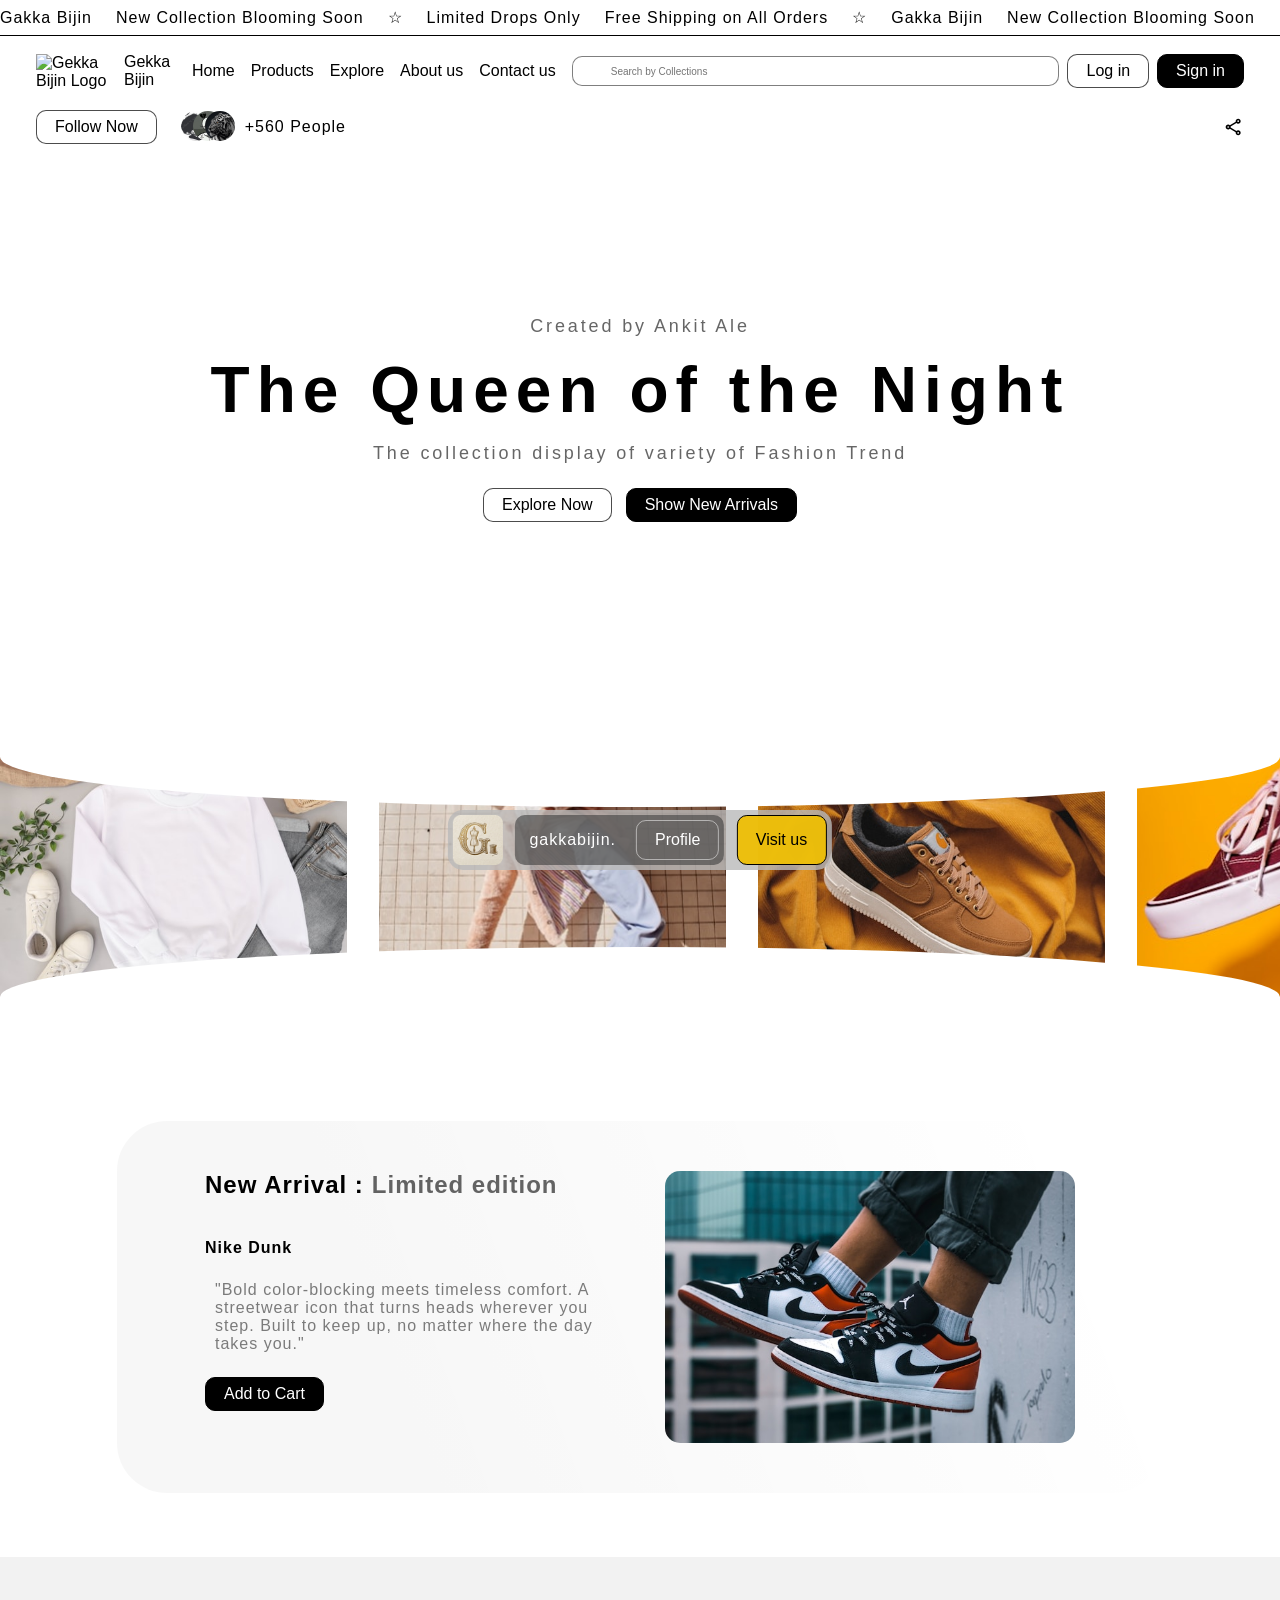
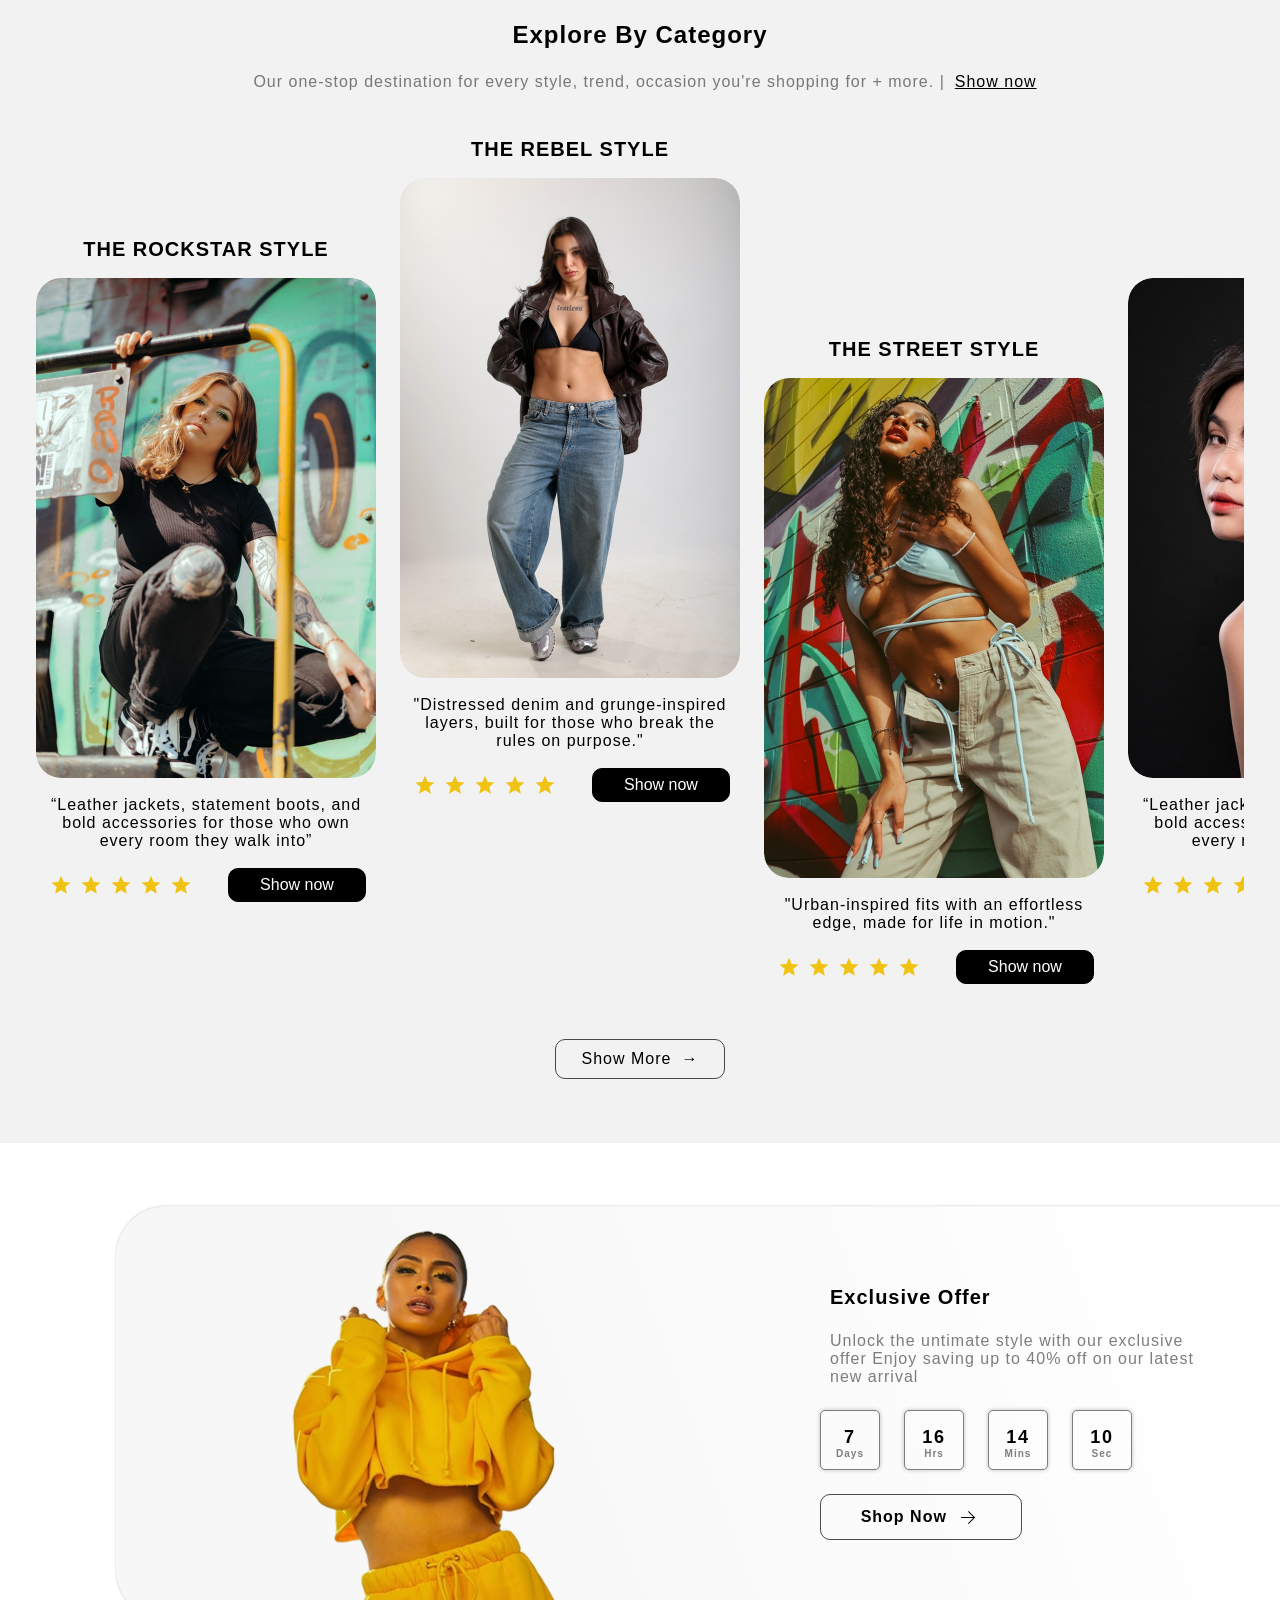
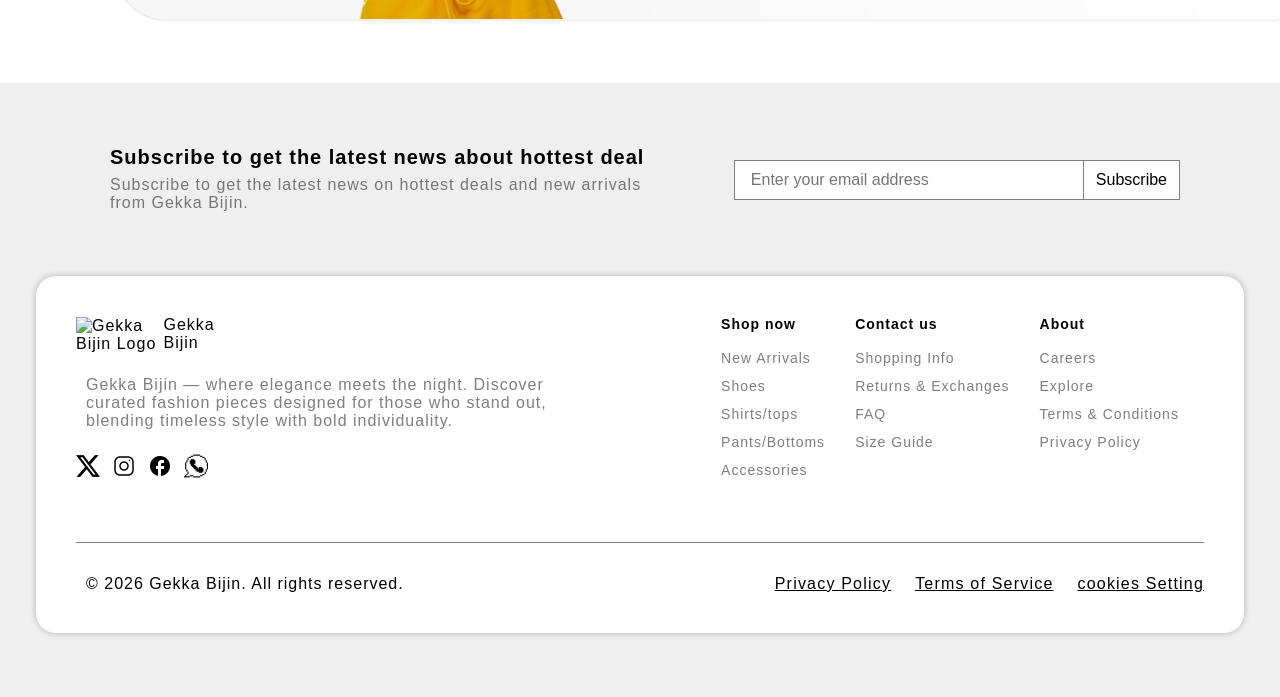
==== store/templates/store/index.html @ 6109f149 "change of home.html to index.html" ====
<!DOCTYPE html>
<html lang="en">
<head>
    <meta charset="UTF-8">
    <meta name="viewport" content="width=device-width, initial-scale=1.0">
    <title>Gekka Bijin</title>
    <link rel="stylesheet" href="https://cdnjs.cloudflare.com/ajax/libs/font-awesome/7.3.0/css/all.min.css" integrity="sha512-ApSLB1Pd3/bZN8fWB/RG9YhN/7bd9Hkf3AGaE2mPfebjrxagjuBtx2GcgdqIlJkUzwylBo61r9Xa9NmgBI0swA==" crossorigin="anonymous" referrerpolicy="no-referrer" />
    <!-- <link href="https://cloudflare.com" rel="stylesheet"> -->
    <link rel="stylesheet" href="../../static/store/css/style.css">
</head>
<body>

    <!-- fix popup window -->
    <div id="fix-popup-window">
        <img src="../../static/store/images/Logo.png" alt="not loading..">
        <div class="name-profile-button">
            <p>gakkabijin.</p>
            <button>Profile</button>
        </div>
        <button>Visit us</button>
    </div>
    <!-- marquee section -->

    <!-- 2nd try -->
    <div class="marquee-indiviudal-content-container">
        <ul>
            <li>Gakka Bijin</li>
            <li>New Collection Blooming Soon</li>
            <li>☆</li>
            <li>Limited Drops Only</li>
            <li>Free Shipping on All Orders</li>
            <li>☆</li>
        </ul>
        <ul>
            <li>Gakka Bijin</li>
            <li>New Collection Blooming Soon</li>
            <li>☆</li>
            <li>Limited Drops Only</li>
            <li>Free Shipping on All Orders</li>
            <li>☆</li>
        </ul>
        <ul>
            <li>Gakka Bijin</li>
            <li>New Collection Blooming Soon</li>
            <li>☆</li>
            <li>Limited Drops Only</li>
            <li>Free Shipping on All Orders</li>
            <li>☆</li>
        </ul>
        <ul>
            <li>Gakka Bijin</li>
            <li>New Collection Blooming Soon</li>
            <li>☆</li>
            <li>Limited Drops Only</li>
            <li>Free Shipping on All Orders</li>
            <li>☆</li>
        </ul>
        <ul>
            <li>Gakka Bijin</li>
            <li>New Collection Blooming Soon</li>
            <li>☆</li>
            <li>Limited Drops Only</li>
            <li>Free Shipping on All Orders</li>
            <li>☆</li>
        </ul>
        
     </div>
    <!-- end of marquee section -->

    <!-- navigation bar section -->
        <nav>
            <div id="navigation-container">
                <!-- logo sec ≠tion for navigation bar -->
                <div class="logo-image">
                    <img src="../../static/store/images/logo.png" alt="Gekka Bijin Logo">
                    <div for="logo">Gekka Bijin</div>
                </div>

                <!-- navigation links section for navigation bar -->
                <ul class="nav-links">
                    <li><a class="borderless-button" href="hom">Home</a></li>
                    <li><a class="borderless-button" href="product.html">Products</a></li>
                    <li>
                        <button class="nav-drop-down-button">Explore <i class="fa-solid fa-angle-down angle-down-icon"></i> </button>
                        <!-- <ul class="drop-down-explore">
                            <li><a href="#">Shoes</a></li>
                            <li><a href="#">Shirts/tops</a></li>
                            <li><a href="#">Pants/Bottoms</a></li>
                            <li><a href="#">Dress</a></li>
                            <li><a href="#">Outwear (Jackets, Coats)</a></li>
                            <li><a href="#">Accessories (bags, belts, jewelry)</a></li>
                        </ul> -->
                    </li>
                    <li><a class="borderless-button" href="#">About us</a></li>
                    <li><a class="borderless-button" href="#">Contact us</a></li>
                </ul>

                <!-- search bar section for navigation bar -->
                <div id="search-bar-container">
                    <i class="fa-solid fa-magnifying-glass search-icon"></i>
                    <input ghe=type="text" placeholder="Search by Collections" id="search-bar">
                </div>
                
                <!-- end of search bar section for navigation bar -->
                
                <!-- navitation login and sign in button -->
                <button class="white-button">Log in</button>
                <button class="black-button">Sign in</button>
            </div>
        </nav>
    <!-- ending of navigation bar section -->

    <!-- follow section -->
    <div id="follow-section">
        <div class="follow-section-container">
            <div class="follow-first-section">
                <button class="white-button">Follow Now</button>
                <div class="profile-number-container">
                    <div class="profile">
                        <img src="../../static/store/images/profile_pic/image 1.png" alt="Not loading..">
                        <img src="../../static/store/images/profile_pic/image 2.png" alt="Not loading..">
                        <img src="../../static/store/images/profile_pic/image 3.png" alt="Not loading..">
                    </div>
                    <span>+560 People</span>
                </div>
            </div>
            <svg xmlns="http://www.w3.org/2000/svg" width="20px" height="20px" viewBox="0 0 24 24">
            <path d="M0 0h24v24H0z" fill="none" />
            <path fill="currentColor" d="M17 22q-1.25 0-2.125-.875T14 19q0-.15.075-.7L7.05 14.2q-.4.375-.925.588T5 15q-1.25 0-2.125-.875T2 12t.875-2.125T5 9q.6 0 1.125.213t.925.587l7.025-4.1q-.05-.175-.062-.337T14 5q0-1.25.875-2.125T17 2t2.125.875T20 5t-.875 2.125T17 8q-.6 0-1.125-.213T14.95 7.2l-7.025 4.1q.05.175.063.338T8 12t-.012.363t-.063.337l7.025 4.1q.4-.375.925-.587T17 16q1.25 0 2.125.875T20 19t-.875 2.125T17 22m0-2q.425 0 .713-.287T18 19t-.288-.712T17 18t-.712.288T16 19t.288.713T17 20M5 13q.425 0 .713-.288T6 12t-.288-.712T5 11t-.712.288T4 12t.288.713T5 13m12.713-7.288Q18 5.426 18 5t-.288-.712T17 4t-.712.288T16 5t.288.713T17 6t.713-.288M17 5" />
            </svg>
        </div>
    </div>
                
    <!-- end of follow section -->

    <!-- hero section -->
     <div class = "hero-section">
        <p>Created by Ankit Ale</p>
        <h1>The Queen of the Night</h1>
        <p>The collection display of variety of Fashion Trend</p>
        <div id="hero-section-button">
            <button class="white-button">Explore Now</button>
            <button class="black-button">Show New Arrivals</button>
        </div>
    </div>

    <!-- end of hero section -->

    <!-- Caroscel Slider section -->
    <div class="caroscel-slider-section">
        <div class="caroscel-circle caroscel-circle-first">
            <!-- 1st circle -->
        </div>
        <div class="caroscel-slider-clip-container">
            <div class="caroscel-slider-container">
                <img src="../../static/store/images/caroscel_pic/003c9d38603268359a1e21967bfb1d6d3f889268.jpg" alt="not loading...">
                <img src="../../static/store/images/caroscel_pic/05a47abad9ec4935af47e74b4adeeb6a447c5557.jpg" alt="not loading...">
                <img src="../../static/store/images/caroscel_pic/3167d987c3c78e1eaa29088c81267aa0e31d2e1f.jpg" alt="not loading...">
                <img src="../../static/store/images/caroscel_pic/35ff071a2826c2e7a9be2bf0e7810688e6214ff7.jpg" alt="not loading...">
                <img src="../../static/store/images/caroscel_pic/636b30208a22796033953a51ea6742387b1f11ae.jpg" alt="not loading...">
                <img src="../../static/store/images/caroscel_pic/72b1ab2ae5aed7d05ba98d56a2f48e1bfa664b98.jpg" alt="not loading...">
                <img src="../../static/store/images/caroscel_pic/9dbe5bd78cffa046d374662c0fa23929b9abee23.jpg" alt="not loading...">
                <img src="../../static/store/images/caroscel_pic/d73e2904a4103421a6769c49306b8ceb78aaa38d.jpg" alt="not loading...">
            </div>
        </div>
        <div class="caroscel-circle caroscel-circle-second">
            <!-- 1st circle -->
        </div>
    </div>

    <!-- new arrival section -->
    <div id="new-arrival-section">
        <div class="new-arrival-card-container">
            <div class="new-arrival-card-1st-section">
                <div class="title">
                    <h3 class="semi-2-title">New Arrival :</h3><span class="semi-2-title">Limited edition</span>
                </div>
                <div class="after-title">  
                    <h4 class="">Nike Dunk</h4>
                    <p class="low-paragraph">"Bold color-blocking meets timeless comfort. A streetwear icon that turns heads wherever you step. Built to keep up, no matter where the day takes you."</p>
                    <button class="black-button">Add to Cart</button>
                </div>
                
            </div>
            <div class="new-arrival-card-2nd-section">
                <img src="../../static/store/images/products/f8bd5b6b98f50b047e04f3bf93f1980a9c9efe0f.jpg" alt="Nike Dunk Shoe">
            </div>
        </div>
    </div>

    <!-- end of new arrival section -->

    <!-- variety section -->

    <div class="variety-section">
        <h2 class="semi-2-title">Explore By Category</h2>
        <div class="paragraph-like">
            <p class="low-paragraph">Our one-stop destination for every style, trend, occasion you're shopping for + more. | </p>
            <a href="#">Show now</a>
        </div>
        <div class="horizontal-scroll-contaienr">
            <div class="horizontal-clip-container">
                <div class="individual-variety-container variety-container-middle">
                    <h3 class="semi-3-title">THE ROCKSTAR STYLE</h3>
                    <img src="../../static/store/images/varient_pic/Property 1=Variant4.png" alt="not loading...">
                    <p class="normal-paragraph">“Leather jackets, statement boots, and bold accessories for those who own every room they walk into”</p>
                    <div class="star-shop-button">
                        <div class="star-container">
                            <svg xmlns="http://www.w3.org/2000/svg" width="30" height="30" viewBox="0 0 14 14" fill="none">
                            <path d="M4.27306 11.0384L4.99639 7.93912L2.59131 5.85545L5.75939 5.58129L7.00014 2.6582L8.24089 5.5807L11.4084 5.85487L9.00331 7.93854L9.72723 11.0378L7.00014 9.39279L4.27306 11.0384Z" fill="#EFBF04" fill-opacity="0.941176"/>
                            </svg>
                            <svg xmlns="http://www.w3.org/2000/svg" width="30" height="30" viewBox="0 0 14 14" fill="none">
                            <path d="M4.27306 11.0384L4.99639 7.93912L2.59131 5.85545L5.75939 5.58129L7.00014 2.6582L8.24089 5.5807L11.4084 5.85487L9.00331 7.93854L9.72723 11.0378L7.00014 9.39279L4.27306 11.0384Z" fill="#EFBF04" fill-opacity="0.941176"/>
                            </svg>
                            <svg xmlns="http://www.w3.org/2000/svg" width="30" height="30" viewBox="0 0 14 14" fill="none">
                            <path d="M4.27306 11.0384L4.99639 7.93912L2.59131 5.85545L5.75939 5.58129L7.00014 2.6582L8.24089 5.5807L11.4084 5.85487L9.00331 7.93854L9.72723 11.0378L7.00014 9.39279L4.27306 11.0384Z" fill="#EFBF04" fill-opacity="0.941176"/>
                            </svg>
                            <svg xmlns="http://www.w3.org/2000/svg" width="30" height="30" viewBox="0 0 14 14" fill="none">
                            <path d="M4.27306 11.0384L4.99639 7.93912L2.59131 5.85545L5.75939 5.58129L7.00014 2.6582L8.24089 5.5807L11.4084 5.85487L9.00331 7.93854L9.72723 11.0378L7.00014 9.39279L4.27306 11.0384Z" fill="#EFBF04" fill-opacity="0.941176"/>
                            </svg>
                            <svg xmlns="http://www.w3.org/2000/svg" width="30" height="30" viewBox="0 0 14 14" fill="none">
                            <path d="M4.27306 11.0384L4.99639 7.93912L2.59131 5.85545L5.75939 5.58129L7.00014 2.6582L8.24089 5.5807L11.4084 5.85487L9.00331 7.93854L9.72723 11.0378L7.00014 9.39279L4.27306 11.0384Z" fill="#EFBF04" fill-opacity="0.941176"/>
                            </svg>

                        </div>
                        <button class="black-button">Show now</button>
                    </div>

                </div>
                <div class="individual-variety-container variety-container-top">
                    <h3 class="semi-3-title">THE REBEL STYLE</h3>
                    <img src="../../static/store/images/varient_pic/Property 1=Variant5.png" alt="not loading...">
                    <p class="normal-paragraph">"Distressed denim and grunge-inspired layers, built for those who break the rules on purpose."</p>
                    <div class="star-shop-button">
                        <div class="star-container">
                            <svg xmlns="http://www.w3.org/2000/svg" width="30" height="30" viewBox="0 0 14 14" fill="none">
                            <path d="M4.27306 11.0384L4.99639 7.93912L2.59131 5.85545L5.75939 5.58129L7.00014 2.6582L8.24089 5.5807L11.4084 5.85487L9.00331 7.93854L9.72723 11.0378L7.00014 9.39279L4.27306 11.0384Z" fill="#EFBF04" fill-opacity="0.941176"/>
                            </svg>
                            <svg xmlns="http://www.w3.org/2000/svg" width="30" height="30" viewBox="0 0 14 14" fill="none">
                            <path d="M4.27306 11.0384L4.99639 7.93912L2.59131 5.85545L5.75939 5.58129L7.00014 2.6582L8.24089 5.5807L11.4084 5.85487L9.00331 7.93854L9.72723 11.0378L7.00014 9.39279L4.27306 11.0384Z" fill="#EFBF04" fill-opacity="0.941176"/>
                            </svg>
                            <svg xmlns="http://www.w3.org/2000/svg" width="30" height="30" viewBox="0 0 14 14" fill="none">
                            <path d="M4.27306 11.0384L4.99639 7.93912L2.59131 5.85545L5.75939 5.58129L7.00014 2.6582L8.24089 5.5807L11.4084 5.85487L9.00331 7.93854L9.72723 11.0378L7.00014 9.39279L4.27306 11.0384Z" fill="#EFBF04" fill-opacity="0.941176"/>
                            </svg>
                            <svg xmlns="http://www.w3.org/2000/svg" width="30" height="30" viewBox="0 0 14 14" fill="none">
                            <path d="M4.27306 11.0384L4.99639 7.93912L2.59131 5.85545L5.75939 5.58129L7.00014 2.6582L8.24089 5.5807L11.4084 5.85487L9.00331 7.93854L9.72723 11.0378L7.00014 9.39279L4.27306 11.0384Z" fill="#EFBF04" fill-opacity="0.941176"/>
                            </svg>
                            <svg xmlns="http://www.w3.org/2000/svg" width="30" height="30" viewBox="0 0 14 14" fill="none">
                            <path d="M4.27306 11.0384L4.99639 7.93912L2.59131 5.85545L5.75939 5.58129L7.00014 2.6582L8.24089 5.5807L11.4084 5.85487L9.00331 7.93854L9.72723 11.0378L7.00014 9.39279L4.27306 11.0384Z" fill="#EFBF04" fill-opacity="0.941176"/>
                            </svg>

                        </div>
                        <button class="black-button">Show now</button>
                    </div>

                </div>    
                <div class="individual-variety-container variety-container-bottom">
                    <h3 class="semi-3-title">THE STREET STYLE</h3>
                    <img src="../../static/store/images/varient_pic/Property 1=Variant6.png" alt="not loading...">
                    <p class="normal-paragraph">"Urban-inspired fits with an effortless edge, made for life in motion."</p>
                    <div class="star-shop-button">
                        <div class="star-container">
                            <svg xmlns="http://www.w3.org/2000/svg" width="30" height="30" viewBox="0 0 14 14" fill="none">
                            <path d="M4.27306 11.0384L4.99639 7.93912L2.59131 5.85545L5.75939 5.58129L7.00014 2.6582L8.24089 5.5807L11.4084 5.85487L9.00331 7.93854L9.72723 11.0378L7.00014 9.39279L4.27306 11.0384Z" fill="#EFBF04" fill-opacity="0.941176"/>
                            </svg>
                            <svg xmlns="http://www.w3.org/2000/svg" width="30" height="30" viewBox="0 0 14 14" fill="none">
                            <path d="M4.27306 11.0384L4.99639 7.93912L2.59131 5.85545L5.75939 5.58129L7.00014 2.6582L8.24089 5.5807L11.4084 5.85487L9.00331 7.93854L9.72723 11.0378L7.00014 9.39279L4.27306 11.0384Z" fill="#EFBF04" fill-opacity="0.941176"/>
                            </svg>
                            <svg xmlns="http://www.w3.org/2000/svg" width="30" height="30" viewBox="0 0 14 14" fill="none">
                            <path d="M4.27306 11.0384L4.99639 7.93912L2.59131 5.85545L5.75939 5.58129L7.00014 2.6582L8.24089 5.5807L11.4084 5.85487L9.00331 7.93854L9.72723 11.0378L7.00014 9.39279L4.27306 11.0384Z" fill="#EFBF04" fill-opacity="0.941176"/>
                            </svg>
                            <svg xmlns="http://www.w3.org/2000/svg" width="30" height="30" viewBox="0 0 14 14" fill="none">
                            <path d="M4.27306 11.0384L4.99639 7.93912L2.59131 5.85545L5.75939 5.58129L7.00014 2.6582L8.24089 5.5807L11.4084 5.85487L9.00331 7.93854L9.72723 11.0378L7.00014 9.39279L4.27306 11.0384Z" fill="#EFBF04" fill-opacity="0.941176"/>
                            </svg>
                            <svg xmlns="http://www.w3.org/2000/svg" width="30" height="30" viewBox="0 0 14 14" fill="none">
                            <path d="M4.27306 11.0384L4.99639 7.93912L2.59131 5.85545L5.75939 5.58129L7.00014 2.6582L8.24089 5.5807L11.4084 5.85487L9.00331 7.93854L9.72723 11.0378L7.00014 9.39279L4.27306 11.0384Z" fill="#EFBF04" fill-opacity="0.941176"/>
                            </svg>

                        </div>
                        <button class="black-button">Show now</button>
                    </div>

                </div>
                <div class="individual-variety-container variety-container-middle">
                    <h3 class="semi-3-title">Title</h3>
                    <img src="../../static/store/images/varient_pic/Property 1=Variant7.png" alt="not loading...">
                    <p class="normal-paragraph">“Leather jackets, statement boots, and bold accessories for those who own every room they walk into”</p>
                    <div class="star-shop-button">
                        <div class="star-container">
                            <svg xmlns="http://www.w3.org/2000/svg" width="30" height="30" viewBox="0 0 14 14" fill="none">
                            <path d="M4.27306 11.0384L4.99639 7.93912L2.59131 5.85545L5.75939 5.58129L7.00014 2.6582L8.24089 5.5807L11.4084 5.85487L9.00331 7.93854L9.72723 11.0378L7.00014 9.39279L4.27306 11.0384Z" fill="#EFBF04" fill-opacity="0.941176"/>
                            </svg>
                            <svg xmlns="http://www.w3.org/2000/svg" width="30" height="30" viewBox="0 0 14 14" fill="none">
                            <path d="M4.27306 11.0384L4.99639 7.93912L2.59131 5.85545L5.75939 5.58129L7.00014 2.6582L8.24089 5.5807L11.4084 5.85487L9.00331 7.93854L9.72723 11.0378L7.00014 9.39279L4.27306 11.0384Z" fill="#EFBF04" fill-opacity="0.941176"/>
                            </svg>
                            <svg xmlns="http://www.w3.org/2000/svg" width="30" height="30" viewBox="0 0 14 14" fill="none">
                            <path d="M4.27306 11.0384L4.99639 7.93912L2.59131 5.85545L5.75939 5.58129L7.00014 2.6582L8.24089 5.5807L11.4084 5.85487L9.00331 7.93854L9.72723 11.0378L7.00014 9.39279L4.27306 11.0384Z" fill="#EFBF04" fill-opacity="0.941176"/>
                            </svg>
                            <svg xmlns="http://www.w3.org/2000/svg" width="30" height="30" viewBox="0 0 14 14" fill="none">
                            <path d="M4.27306 11.0384L4.99639 7.93912L2.59131 5.85545L5.75939 5.58129L7.00014 2.6582L8.24089 5.5807L11.4084 5.85487L9.00331 7.93854L9.72723 11.0378L7.00014 9.39279L4.27306 11.0384Z" fill="#EFBF04" fill-opacity="0.941176"/>
                            </svg>
                            <svg xmlns="http://www.w3.org/2000/svg" width="30" height="30" viewBox="0 0 14 14" fill="none">
                            <path d="M4.27306 11.0384L4.99639 7.93912L2.59131 5.85545L5.75939 5.58129L7.00014 2.6582L8.24089 5.5807L11.4084 5.85487L9.00331 7.93854L9.72723 11.0378L7.00014 9.39279L4.27306 11.0384Z" fill="#EFBF04" fill-opacity="0.941176"/>
                            </svg>

                        </div>
                        <button class="black-button">Show now</button>
                    </div>

                </div>
                <div class="individual-variety-container"variety-container-top>
                    <h3 class="semi-3-title">Title</h3>
                    <img src="../../static/store/images/varient_pic/Property 1=Variant8.png" alt="not loading...">
                    <p class="normal-paragraph">“Leather jackets, statement boots, and bold accessories for those who own every room they walk into”</p>
                    <div class="star-shop-button">
                        <div class="star-container">
                            <svg xmlns="http://www.w3.org/2000/svg" width="30" height="30" viewBox="0 0 14 14" fill="none">
                            <path d="M4.27306 11.0384L4.99639 7.93912L2.59131 5.85545L5.75939 5.58129L7.00014 2.6582L8.24089 5.5807L11.4084 5.85487L9.00331 7.93854L9.72723 11.0378L7.00014 9.39279L4.27306 11.0384Z" fill="#EFBF04" fill-opacity="0.941176"/>
                            </svg>
                            <svg xmlns="http://www.w3.org/2000/svg" width="30" height="30" viewBox="0 0 14 14" fill="none">
                            <path d="M4.27306 11.0384L4.99639 7.93912L2.59131 5.85545L5.75939 5.58129L7.00014 2.6582L8.24089 5.5807L11.4084 5.85487L9.00331 7.93854L9.72723 11.0378L7.00014 9.39279L4.27306 11.0384Z" fill="#EFBF04" fill-opacity="0.941176"/>
                            </svg>
                            <svg xmlns="http://www.w3.org/2000/svg" width="30" height="30" viewBox="0 0 14 14" fill="none">
                            <path d="M4.27306 11.0384L4.99639 7.93912L2.59131 5.85545L5.75939 5.58129L7.00014 2.6582L8.24089 5.5807L11.4084 5.85487L9.00331 7.93854L9.72723 11.0378L7.00014 9.39279L4.27306 11.0384Z" fill="#EFBF04" fill-opacity="0.941176"/>
                            </svg>
                            <svg xmlns="http://www.w3.org/2000/svg" width="30" height="30" viewBox="0 0 14 14" fill="none">
                            <path d="M4.27306 11.0384L4.99639 7.93912L2.59131 5.85545L5.75939 5.58129L7.00014 2.6582L8.24089 5.5807L11.4084 5.85487L9.00331 7.93854L9.72723 11.0378L7.00014 9.39279L4.27306 11.0384Z" fill="#EFBF04" fill-opacity="0.941176"/>
                            </svg>
                            <svg xmlns="http://www.w3.org/2000/svg" width="30" height="30" viewBox="0 0 14 14" fill="none">
                            <path d="M4.27306 11.0384L4.99639 7.93912L2.59131 5.85545L5.75939 5.58129L7.00014 2.6582L8.24089 5.5807L11.4084 5.85487L9.00331 7.93854L9.72723 11.0378L7.00014 9.39279L4.27306 11.0384Z" fill="#EFBF04" fill-opacity="0.941176"/>
                            </svg>

                        </div>
                        <button class="black-button">Show now</button>
                    </div>

                </div>     
                <div class="individual-variety-container variety-container-bottom">
                    <h3 class="semi-3-title">Title</h3>
                    <img src="../../static/store/images/varient_pic/Property 1=Variant9.png" alt="not loading...">
                    <p class="normal-paragraph">“Leather jackets, statement boots, and bold accessories for those who own every room they walk into”</p>
                    <div class="star-shop-button">
                        <div class="star-container">
                            <svg xmlns="http://www.w3.org/2000/svg" width="30" height="30" viewBox="0 0 14 14" fill="none">
                            <path d="M4.27306 11.0384L4.99639 7.93912L2.59131 5.85545L5.75939 5.58129L7.00014 2.6582L8.24089 5.5807L11.4084 5.85487L9.00331 7.93854L9.72723 11.0378L7.00014 9.39279L4.27306 11.0384Z" fill="#EFBF04" fill-opacity="0.941176"/>
                            </svg>
                            <svg xmlns="http://www.w3.org/2000/svg" width="30" height="30" viewBox="0 0 14 14" fill="none">
                            <path d="M4.27306 11.0384L4.99639 7.93912L2.59131 5.85545L5.75939 5.58129L7.00014 2.6582L8.24089 5.5807L11.4084 5.85487L9.00331 7.93854L9.72723 11.0378L7.00014 9.39279L4.27306 11.0384Z" fill="#EFBF04" fill-opacity="0.941176"/>
                            </svg>
                            <svg xmlns="http://www.w3.org/2000/svg" width="30" height="30" viewBox="0 0 14 14" fill="none">
                            <path d="M4.27306 11.0384L4.99639 7.93912L2.59131 5.85545L5.75939 5.58129L7.00014 2.6582L8.24089 5.5807L11.4084 5.85487L9.00331 7.93854L9.72723 11.0378L7.00014 9.39279L4.27306 11.0384Z" fill="#EFBF04" fill-opacity="0.941176"/>
                            </svg>
                            <svg xmlns="http://www.w3.org/2000/svg" width="30" height="30" viewBox="0 0 14 14" fill="none">
                            <path d="M4.27306 11.0384L4.99639 7.93912L2.59131 5.85545L5.75939 5.58129L7.00014 2.6582L8.24089 5.5807L11.4084 5.85487L9.00331 7.93854L9.72723 11.0378L7.00014 9.39279L4.27306 11.0384Z" fill="#EFBF04" fill-opacity="0.941176"/>
                            </svg>
                            <svg xmlns="http://www.w3.org/2000/svg" width="30" height="30" viewBox="0 0 14 14" fill="none">
                            <path d="M4.27306 11.0384L4.99639 7.93912L2.59131 5.85545L5.75939 5.58129L7.00014 2.6582L8.24089 5.5807L11.4084 5.85487L9.00331 7.93854L9.72723 11.0378L7.00014 9.39279L4.27306 11.0384Z" fill="#EFBF04" fill-opacity="0.941176"/>
                            </svg>

                        </div>
                        <button class="black-button">Show now</button>
                    </div>

                </div>
                <div class="individual-variety-container variety-container-middle">
                    <h3 class="semi-3-title">Title</h3>
                    <img src="../../static/store/images/varient_pic/Property 1=Default.png" alt="not loading...">
                    <p class="normal-paragraph">“Leather jackets, statement boots, and bold accessories for those who own every room they walk into”</p>
                    <div class="star-shop-button">
                        <div class="star-container">
                            <svg xmlns="http://www.w3.org/2000/svg" width="30" height="30" viewBox="0 0 14 14" fill="none">
                            <path d="M4.27306 11.0384L4.99639 7.93912L2.59131 5.85545L5.75939 5.58129L7.00014 2.6582L8.24089 5.5807L11.4084 5.85487L9.00331 7.93854L9.72723 11.0378L7.00014 9.39279L4.27306 11.0384Z" fill="#EFBF04" fill-opacity="0.941176"/>
                            </svg>
                            <svg xmlns="http://www.w3.org/2000/svg" width="30" height="30" viewBox="0 0 14 14" fill="none">
                            <path d="M4.27306 11.0384L4.99639 7.93912L2.59131 5.85545L5.75939 5.58129L7.00014 2.6582L8.24089 5.5807L11.4084 5.85487L9.00331 7.93854L9.72723 11.0378L7.00014 9.39279L4.27306 11.0384Z" fill="#EFBF04" fill-opacity="0.941176"/>
                            </svg>
                            <svg xmlns="http://www.w3.org/2000/svg" width="30" height="30" viewBox="0 0 14 14" fill="none">
                            <path d="M4.27306 11.0384L4.99639 7.93912L2.59131 5.85545L5.75939 5.58129L7.00014 2.6582L8.24089 5.5807L11.4084 5.85487L9.00331 7.93854L9.72723 11.0378L7.00014 9.39279L4.27306 11.0384Z" fill="#EFBF04" fill-opacity="0.941176"/>
                            </svg>
                            <svg xmlns="http://www.w3.org/2000/svg" width="30" height="30" viewBox="0 0 14 14" fill="none">
                            <path d="M4.27306 11.0384L4.99639 7.93912L2.59131 5.85545L5.75939 5.58129L7.00014 2.6582L8.24089 5.5807L11.4084 5.85487L9.00331 7.93854L9.72723 11.0378L7.00014 9.39279L4.27306 11.0384Z" fill="#EFBF04" fill-opacity="0.941176"/>
                            </svg>
                            <svg xmlns="http://www.w3.org/2000/svg" width="30" height="30" viewBox="0 0 14 14" fill="none">
                            <path d="M4.27306 11.0384L4.99639 7.93912L2.59131 5.85545L5.75939 5.58129L7.00014 2.6582L8.24089 5.5807L11.4084 5.85487L9.00331 7.93854L9.72723 11.0378L7.00014 9.39279L4.27306 11.0384Z" fill="#EFBF04" fill-opacity="0.941176"/>
                            </svg>

                        </div>
                        <button class="black-button">Show now</button>
                    </div>

                </div>
                <div class="individual-variety-container"variety-container-top>
                    <h3 class="semi-3-title">Title</h3>
                    <img src="../../static/store/images/varient_pic/Property 1=Variant2.png" alt="not loading...">
                    <p class="normal-paragraph">“Leather jackets, statement boots, and bold accessories for those who own every room they walk into”</p>
                    <div class="star-shop-button">
                        <div class="star-container">
                            <svg xmlns="http://www.w3.org/2000/svg" width="30" height="30" viewBox="0 0 14 14" fill="none">
                            <path d="M4.27306 11.0384L4.99639 7.93912L2.59131 5.85545L5.75939 5.58129L7.00014 2.6582L8.24089 5.5807L11.4084 5.85487L9.00331 7.93854L9.72723 11.0378L7.00014 9.39279L4.27306 11.0384Z" fill="#EFBF04" fill-opacity="0.941176"/>
                            </svg>
                            <svg xmlns="http://www.w3.org/2000/svg" width="30" height="30" viewBox="0 0 14 14" fill="none">
                            <path d="M4.27306 11.0384L4.99639 7.93912L2.59131 5.85545L5.75939 5.58129L7.00014 2.6582L8.24089 5.5807L11.4084 5.85487L9.00331 7.93854L9.72723 11.0378L7.00014 9.39279L4.27306 11.0384Z" fill="#EFBF04" fill-opacity="0.941176"/>
                            </svg>
                            <svg xmlns="http://www.w3.org/2000/svg" width="30" height="30" viewBox="0 0 14 14" fill="none">
                            <path d="M4.27306 11.0384L4.99639 7.93912L2.59131 5.85545L5.75939 5.58129L7.00014 2.6582L8.24089 5.5807L11.4084 5.85487L9.00331 7.93854L9.72723 11.0378L7.00014 9.39279L4.27306 11.0384Z" fill="#EFBF04" fill-opacity="0.941176"/>
                            </svg>
                            <svg xmlns="http://www.w3.org/2000/svg" width="30" height="30" viewBox="0 0 14 14" fill="none">
                            <path d="M4.27306 11.0384L4.99639 7.93912L2.59131 5.85545L5.75939 5.58129L7.00014 2.6582L8.24089 5.5807L11.4084 5.85487L9.00331 7.93854L9.72723 11.0378L7.00014 9.39279L4.27306 11.0384Z" fill="#EFBF04" fill-opacity="0.941176"/>
                            </svg>
                            <svg xmlns="http://www.w3.org/2000/svg" width="30" height="30" viewBox="0 0 14 14" fill="none">
                            <path d="M4.27306 11.0384L4.99639 7.93912L2.59131 5.85545L5.75939 5.58129L7.00014 2.6582L8.24089 5.5807L11.4084 5.85487L9.00331 7.93854L9.72723 11.0378L7.00014 9.39279L4.27306 11.0384Z" fill="#EFBF04" fill-opacity="0.941176"/>
                            </svg>

                        </div>
                        <button class="black-button">Show now</button>
                    </div>

                </div>     
                <div class="individual-variety-container variety-container-bottom">
                    <h3 class="semi-3-title">Title</h3>
                    <img src="../../static/store/images/varient_pic/Property 1=Variant3.png" alt="not loading...">
                    <p class="normal-paragraph">“Leather jackets, statement boots, and bold accessories for those who own every room they walk into”</p>
                    <div class="star-shop-button">
                        <div class="star-container">
                            <svg xmlns="http://www.w3.org/2000/svg" width="30" height="30" viewBox="0 0 14 14" fill="none">
                            <path d="M4.27306 11.0384L4.99639 7.93912L2.59131 5.85545L5.75939 5.58129L7.00014 2.6582L8.24089 5.5807L11.4084 5.85487L9.00331 7.93854L9.72723 11.0378L7.00014 9.39279L4.27306 11.0384Z" fill="#EFBF04" fill-opacity="0.941176"/>
                            </svg>
                            <svg xmlns="http://www.w3.org/2000/svg" width="30" height="30" viewBox="0 0 14 14" fill="none">
                            <path d="M4.27306 11.0384L4.99639 7.93912L2.59131 5.85545L5.75939 5.58129L7.00014 2.6582L8.24089 5.5807L11.4084 5.85487L9.00331 7.93854L9.72723 11.0378L7.00014 9.39279L4.27306 11.0384Z" fill="#EFBF04" fill-opacity="0.941176"/>
                            </svg>
                            <svg xmlns="http://www.w3.org/2000/svg" width="30" height="30" viewBox="0 0 14 14" fill="none">
                            <path d="M4.27306 11.0384L4.99639 7.93912L2.59131 5.85545L5.75939 5.58129L7.00014 2.6582L8.24089 5.5807L11.4084 5.85487L9.00331 7.93854L9.72723 11.0378L7.00014 9.39279L4.27306 11.0384Z" fill="#EFBF04" fill-opacity="0.941176"/>
                            </svg>
                            <svg xmlns="http://www.w3.org/2000/svg" width="30" height="30" viewBox="0 0 14 14" fill="none">
                            <path d="M4.27306 11.0384L4.99639 7.93912L2.59131 5.85545L5.75939 5.58129L7.00014 2.6582L8.24089 5.5807L11.4084 5.85487L9.00331 7.93854L9.72723 11.0378L7.00014 9.39279L4.27306 11.0384Z" fill="#EFBF04" fill-opacity="0.941176"/>
                            </svg>
                            <svg xmlns="http://www.w3.org/2000/svg" width="30" height="30" viewBox="0 0 14 14" fill="none">
                            <path d="M4.27306 11.0384L4.99639 7.93912L2.59131 5.85545L5.75939 5.58129L7.00014 2.6582L8.24089 5.5807L11.4084 5.85487L9.00331 7.93854L9.72723 11.0378L7.00014 9.39279L4.27306 11.0384Z" fill="#EFBF04" fill-opacity="0.941176"/>
                            </svg>

                        </div>
                        <button class="black-button">Show now</button>
                    </div>

                </div>
            </div>
        </div>
        <a href="#" class="right-arrow-button">Show More <span>&#8594;</span></a>
    </div>

    <!-- end of variety section -->

    <!-- offer section -->
    <div id="offer-section">
        <div class="offer-card-container">
            <div class="offer-card-1st-section">
                <img src="../../static/store/images/products/varient img component (1).png" alt="Offer Image">
            </div>
            <div class="offer-card-2nd-section">
                <P class="semi-3-title">Exclusive Offer</P>
                <p class="low-paragraph">Unlock the untimate style with our exclusive offer Enjoy saving up to 40% off on our latest new arrival</p>
                <div class="offer-card-timer-cube">
                    <div class="timer-cube">
                        <span>7</span>
                        <p>Days</p>
                    </div>
                    <div class="timer-cube">
                        <span>16</span>
                        <p>Hrs</p>
                    </div>
                    <div class="timer-cube">
                        <span>14</span>
                        <p>Mins</p>
                    </div>
                    <div class="timer-cube">
                        <span>10</span>
                        <p>Sec</p>
                    </div>
                    
                </div>
                <a href="#" class="right-arrow-button right-arrow-buton-offer ">Shop Now <svg xmlns="http://www.w3.org/2000/svg" width="24" height="24" viewBox="0 0 24 24" fill="none">
  <path d="M4 12H16.25L11 6.75L11.66 6L18.16 12.5L11.66 19L11 18.25L16.25 13H4V12Z" fill="black"/>
</svg></a>
                
            </div>
        </div>
    </div>
    <!-- end of offer section -->

    <!-- footer section -->
     <footer>
        <div class="footer-email-section">
            <div class="footer-email-detail-container">
                <p class="semi-3-title">Subscribe to get the latest news about hottest deal</p>
                <p class="low-paragraph">Subscribe to get the latest news on hottest deals and new arrivals from Gekka Bijin.</p>
            </div>
            <div class="input-email-button-container">
                <input type="email" placeholder="Enter your email address">
                <button>Subscribe</button>
            </div>
        </div>
        <div class="footer-card-section">
            <div class="footer-card-detail-section">
                <div class="footer-card-detail-1st-section">
                    <!-- logo contaienr -->
                    <div class="logo-image">
                        <img src="../../static/store/images/logo.png" alt="Gekka Bijin Logo">
                        <div for="logo">Gekka Bijin</div>
                    </div>
                    <!-- descirption section -->
                     <p class="low-paragraph">Gekka Bijin — where elegance meets the night. Discover curated fashion pieces designed for those who stand out, blending timeless style with bold individuality.</p>
                    <!-- socail media icon section -->
                    <div class="social-icon-container">
                        <a href="#" >
                            <img src="../../static/store/images/social-icon/Component 2.png" alt="Twiter Icon">
                        </a>
                        <a href="#" >
                             <img src="../../static/store/images/social-icon/Component 3.png" alt="Instagram Icon">
                        </a>
                        <a href="#" >
                            <img src="../../static/store/images/social-icon/Component 4.png" alt="Facebook Icon">
                        </a>
                        <a href="#" >
                            <img src="../../static/store/images/social-icon/Component 5.png" alt="Whatapp Icon">
                        </a>
                    </div>
                     
                </div>

                <div class="footer-card-detail-2nd-section">
                    <div class="footer-card-detail-2st-section-1st-column">
                        <a class="link" href="">Shop now</a>
                        <div>
                            <a class="sub-link" href="">New Arrivals</a>
                            <a class="sub-link" href="">Shoes</a>
                            <a class="sub-link" href="">Shirts/tops</a>
                            <a class="sub-link" href="">Pants/Bottoms</a>
                            <a class="sub-link" href="">Accessories</a>
                        </div>
                        
                    </div>
                    <div class="footer-card-detail-2st-section-2st-column">
                        <a class="link" href="">Contact us</a>
                        <div>
                            <a class="sub-link" href="">Shopping Info</a>
                            <a class="sub-link" href="">Returns & Exchanges</a>
                            <a class="sub-link" href="">FAQ</a>
                            <a class="sub-link" href="">Size Guide</a>
                        </div>
                        
                    </div>
                    <div class="footer-card-detail-2st-section-3st-column">
                        <a class="link" href="">About</a>
                        <div>
                            <a class="sub-link" href="">Careers</a>
                            <a class="sub-link" href="">Explore</a>
                            <a class="sub-link" href="">Terms & Conditions</a>
                            <a class="sub-link" href="">Privacy Policy</a>
                        </div>
                        
                        
                    </div>
                </div>
            </div>
            <div class="footer-copyright-and-links">
                <p>© 2026 Gekka Bijin. All rights reserved.</p>
                <div class="footer-privacy-term-cookies-container">
                    <a href="#">Privacy Policy</a>
                    <a href="#">Terms of Service</a>
                    <a href="#">cookies Setting</a>
                </div>
                

            </div>

        </div>
     </footer>

    <!-- end of footer section -->
   
    <!-- taging script file for the home page -->
    <script src="../../static/store/js/script.js"></script>
</body>
</html>
---- store/static/store/css/style.css ----
* {
    padding: 0;
    margin: 0;
    font-family: 'Bai Jamjuree', sans-serif;
    font-size: 16px;
    color: black;
    box-sizing: border-box;
    /* gap: 0px; */
}

:root {
  --main-white: rgb(255, 255, 255);
  --main-black: rgb(0, 0, 0);
  --low-opacity-black: rgba(0, 0, 0, 0.60);;
  --low-opacity-border: rgba(0, 0, 0, 0.70);
  --hover-white: #f5f5f5;
  --hover-black: #121212;
  --button-yellow: yellow;
  --button-hover-yellow: #fffb24;
}

body {
    margin: 0;
    padding: 0;
    width: 100%;
    display: flex;
    flex-direction: column;
    gap: 0px;
    letter-spacing: 1px;
    /* overscroll-behavior: none; */

    position: relative;
}

.semi-2-title{
    font-size: 24px;
    font-weight: 600;
    line-height: normal;
}

.semi-3-title{
    font-size: 20px;
    font-style: normal;
    font-weight: 600;
    line-height: 21px;
    letter-spacing: 1px;
}

.semi-4-title{
    font-size: 18px;
    font-style: normal;
    font-weight: 600;
    line-height: normal;
    letter-spacing: 2.88px;
}

.low-paragraph{
    font-size: 16px;
    font-style: normal;
    font-weight: 5600;
    line-height: normal;
    opacity: 50%;
}

.normal-paragraph{
    font-size: 16px;
    font-style: normal;
    font-weight: 5600;
    line-height: normal;
    /* opacity: 50%; */
}

.white-button{
    display: flex;
    white-space: nowrap;
    width: fit-content;
    background-color: var(--main-white);
    border: 1px solid var(--low-opacity-border);
    /* color: var(--main-black); */
    height: 34px;
    padding: 8px 18px;
    border-radius: 10px;
    text-align: center;
    justify-content: center;
    align-items: center;
    gap: 10px;
    line-height: 1;

    cursor: pointer;

}

.black-button{
    background-color: var(--main-black);
    border: var(--main-black) 1px solid;
    color: var(--main-white);
    height: 34px;
    padding: 8px 18px;
    border-radius: 10px;
    text-align: center;
    justify-content: center;
    align-items: center;
    gap: 10px;
    line-height: 1;

    cursor: pointer;
}

.right-arrow-button{
    display: inline-flex;
    padding: 10px 26px;
    justify-content: center;
    align-items: center;
    gap: 10px;
    text-decoration: none;
    cursor: pointer;

    border-radius: 10px;
    border: 1px solid rgba(0, 0, 0, 0.70);
}

#fix-popup-window{
    display: flex;
    gap: 12px;
    padding: 5px;
    position: fixed;
    bottom: 30px;
    left: 50%;
    transform: translateX(-50%);

    border-radius: 15px;
    background: rgba(185, 185, 185, 0.8);
    z-index: 1000;
}

#fix-popup-window > img{
    width: 50px;
    aspect-ratio: 1/1;
}

.name-profile-button{
    display: flex;
    width: auto;
    height: 50px;
    padding: 5px;
    align-items: center;
    gap: 10px;

    border-radius: 10px;
    background: rgba(62, 62, 62, 0.60);
}

.name-profile-button > *{
    color: white;
}

.name-profile-button > button{
    display: flex;
    padding: 8px 18px;
    justify-content: center;
    align-items: center;
    gap: 10px;
    align-self: stretch;
    /* background: rgba(62, 62, 62, 0.60); */


    border-radius: 10px;
    background: rgba(62, 62, 62, 0);
    border: 1px solid rgba(255, 255, 255, 0.5) ;
}

#fix-popup-window > button{
    display: flex;
    padding: 8px 19px 9px 18px;
    justify-content: center;
    align-items: center;
    gap: 10px;
    align-self: stretch;

    border-radius: 10px;
    border: 0.5px solid #000;
    background: rgba(239, 191, 4, 0.94);
}



.marquee-indiviudal-content-container {
    display: flex;
    width: 100%;
    padding: 8px 0;
    user-select: none;
    /* border-top: 1px solid #000; */
    border-bottom: 1px solid #000;
    align-items: center;
    overflow: hidden;
}

.marquee-indiviudal-content-container ul {
    display: flex;
    padding-right: 24px;
    list-style: none;
    flex-shrink: 0;
    gap: 24px;
    justify-content: space-between;
    align-items: center;
    animation: scroll 7s linear infinite;
}

@keyframes scroll{
    to{
        transform: translateX(-100%);
    }
}
    
/* navigation section */
nav{
    height: 70px;
    /* box-sizing: border-box; */
    padding: 8px 0px;
    letter-spacing: 0;
    width: 100%px;
    display: flex;
    justify-content: center;
}

#navigation-container{
    font-size: 14px;
    font-weight: 500;
    width: 1208px;
    height: 54px;
    display: flex;
    align-items: center;
    justify-content: space-between;
    gap: 8px;
}

/* logo section */
.logo-image{
    height: 100%;
    width: 140px;
    display: flex;
    align-items: center;
    justify-content: space-between;
}

.logo-image img {
    height: 35px;
    width: auto;    
}

/* link section */
.nav-links {
    height: 54px;
    /* height: 100%; */
    /* width: auto; */
    display: flex;
    text-align: center;
    align-items: center;
}

.nav-links li{
    display: flex;
    padding: 18px 8px;
    list-style-type:none;
    text-align: center;
    align-items: center;
    height: 54px;
    width: auto;
}

.borderless-button{
    text-align: center;
    text-decoration: none;
    /* height: 100%; */
}

.nav-drop-down-button{
    font-weight: 500;
    border: none;
    background-color: white;
    height: 100%;
}

/* search bar section */
#search-bar-container{
    width: 430px;
    height: 30px;
    display: flex;
    padding: 8px 16px;
    justify-content: center;
    flex: 1 0 0;
    gap: 10px;
    align-items: center;
    border-radius: 10px;
    border: 1px solid rgba(0, 0, 0, 0.50);
    background: #FFF;
}

#search-bar-container > i{
    height: 12px;
    width: 12px;
}

.search-icon {
    font-size: 12px;
    fill: rgba(0, 0, 0, 0.50);
    aspect-ratio: 1/1;
    flex: 0 0 auto;
}

#search-bar-container > input{
    border: var(--low-opacity-border);
    /* font-family: Outfit; */
    font-size: 10px;
    font-weight: 300;
    border: none;
    flex: 1;
    
}


/* ----------------------------------------------------------------------- */

/* follow section */

#follow-section{
    width: 100%;
    height: 42px;
    display: flex;
    justify-content: center;
    /* align-items: center;
    align-self: stretch; */
}

.follow-section-container{
    display: flex;
    height: 100%;
    width: 1208px;
    /* width: min(1208px, calc(100% - 32px)); */
    justify-content: space-between;
    align-items: center;
}

.follow-first-section{
    display: flex;
    align-items: center;
    height: 100%;
    gap: 24px;
}

.profile-number-container{
    display: flex;
    height: 100%;
    justify-content: center;
    align-items: center;
    gap:8px;
}

.profile{
    position: relative;
    display: flex;
    width: 56px;
    height: 100%;
    flex-shrink: 0;
    justify-content: center;
}

.profile img{
    width: 30px;
    height: 30px;
    aspect-ratio: 1/1;
    border-radius: 50%;
    object-fit: cover;
    position: absolute;
}

.profile img:nth-child(1) {
    top: 5px;
    left: 0px;
}
.profile img:nth-child(2) {
    top: 5px;
    left: 12px;
}
.profile img:nth-child(3) {
    top: 5px;
    left: 24px;
}

/* ----------------------------------------------------------------------- */

/* hero section */
.hero-section{
    width: 100%;
    height: 549px;
    align-items: center;
    justify-content: center;
    gap: 16px;
    display: flex;
    flex-direction: column;
    justify-content: center;
}

.hero-section p{
    color: var(--low-opacity-black);
    text-align: center;
    font-size: 18px;
    font-style: normal;
    font-weight: 500;
    line-height: normal;
    letter-spacing: 2.88px;
    align-items: center;
    display: flex;
    justify-content: center;
}

.hero-section h1{
    color: var(--main-black);
    text-align: center;
    font-size: 64px;
    font-style: normal;
    font-weight: 700;
    line-height: normal;
    letter-spacing: 7.04px;
}

#hero-section-button{
    display: flex;
    padding: 8px 0;
    justify-content: center;
    align-items: center;
    gap: 14px;
    align-self: stretch;
}

/* ----------------------------------------------------------------------- */ 

/* caroscel section  */
.caroscel-slider-section{
    position: relative;
    display: flex;
    flex-direction: column;
    width: 100%;
    height: 360px;
    padding: 60px 0;
    align-items: flex-start;
}

.caroscel-slider-clip-container{
    width: 100%;
    height: 100%;
    display: flex;
    flex-direction: column;
    align-items: flex-start;
    align-self: stretch;
    grid-row: 1 / span 1;
    grid-column: 1 / span 1;
    justify-self: stretch;

    overflow:scroll;
    
}

.caroscel-slider-container{
    width: auto;
    /* hei */
    display: flex;
    align-items: center;
    gap: 32px;
    align-self: stretch;
}

.caroscel-slider-container > img{
    display: flex;
    width: 347px;
    height: 240px;
    justify-content: center;
    align-items: center;
    aspect-ratio: 120/83;
}

.caroscel-circle {
    position: absolute;
    width: 100%;
    height: 100px;
    flex: 0 0 40px;
    background: white;
    border-radius: 50%;
}

.caroscel-circle-first{
    top: 10px;
    left: 0;
}
.caroscel-circle-second{
    bottom: 10px;
    left: 0;
}

/* ----------------------------------------------------------------------- */ 
/* new arrival section */
#new-arrival-section{
    width: 100%;
    height: 500px;
    padding: 64px 117px 64px 117px;
    display: flex;
    justify-content: center;
}

.new-arrival-card-container{
    display: flex;
    justify-content: space-between;
    padding: 50px 88px 50px 88px;
    width: 1208px;
    height: 100%;
    align-items: center;
    gap: 50px;

    /* border-radius: 15px; */
    border-radius: 50px;
    border: 1px solid rgba(0, 0, 0, 0.);
    background: linear-gradient(70deg, rgba(0, 0, 0, 0.03) 27.53%, rgba(0, 0, 0, 0.00) 91.83%);
}

.new-arrival-card-container > * {
    flex: 1;
}

.new-arrival-card-1st-section{
    display: flex;
    flex-direction: column;
    align-items: flex-start;
    height: 100%;
    gap: 40px;
}

.title{
    display: flex;
    gap: 8px;
}

.title > span{
    opacity: 60%;
}

.after-title{
    display: flex;
    flex-direction: column;
    align-items: flex-start;
    gap: 24px;
}


.new-arrival-card-2nd-section{
    width: auto;
    height: 100%;
    border-radius: 15px;
    overflow: hidden;
}

.new-arrival-card-2nd-section img{
    width: 100%;
    height: 100%;
    object-fit:cover;
}

/* ----------------------------------------------------------------------- */

.variety-section{
    display: flex;
    padding: 64px 0;
    flex-direction: column;
    align-items: center;
    gap: 24px;

    background: rgba(230, 230, 230, 0.50);;
}

.paragraph-like{
    display: flex;
    align-items: center;
    justify-content: center;
    width: 100%;
}
.paragraph-like > *{
    width: auto;
}

.individual-variety-container{
    display: flex;
    width: auto;
    min-width: 340px;
    height: auto;
    padding: 24px 0;
    flex-direction: column;
    justify-content: center;
    align-items: center;
    text-align: center;
    gap: 18px;
}

.individual-variety-container > img{
    height: 500px;
    /* width: 340px; */
    border-radius: 25px;
}

.horizontal-scroll-contaienr{
    display: flex; 
    width: 100%;

    display: flex;
    height: 900px;
    flex-direction: column;
    align-items: center;
}

.horizontal-clip-container{
    display: flex;
    justify-content: start;
    width: 1208px;
    height: auto;
    align-items: start;
    gap: 24px;
    flex: 1 0 0;

    overflow-x: auto;
    overflow-y: hidden;
    /* overflow: scroll; */
    scroll-behavior: smooth;
    scrollbar-width: none; /* Firefox */
    /* -ms-overflow-style: none; */
}

.star-shop-button{
    display: flex;
    padding: 0 10px;
    align-items: center;
    gap: 16px;
    width: 100%;
}

.star-shop-button > *{
    height: auto;
    width: auto;
    flex: 1;
}
.star-container{
    display: flex;
    gap: 0px; 
}


.individual-variety-container > div,p{
    display: flex;
    padding: 0 10px;
    align-items: center;
    gap: 16px;
    width: 100%;
    padding: 0px 10px;
    gap: 32px;
}

.variety-container-top{
    margin-top: 0px;
}
.variety-container-middle{
    margin-top: 100px;
}
.variety-container-bottom{
    margin-top: 200px;
}



/* ----------------------------------------------------------------------- */

/* offer section  */

#offer-section{
    display: flex;
    width: 1440px;
    flex-direction: column;
    justify-content: center;
    align-items: center;
    height: 540px;
}

.offer-card-container{
    display: flex;
    width: 1208px;
    height: 414px;
    padding: 1px 0;
    /* flex-direction: c; */
    padding: 0px 100px;
    gap: 200px;
    /* justify-content: space-between; */
    align-items: center;

    border-radius: 50px;
    border: 1px solid rgba(0, 0, 0, 0.02);
    background: linear-gradient(70deg, rgba(0, 0, 0, 0.03) 27.53%, rgba(0, 0, 0, 0.00) 91.83%);
    box-shadow: 0 0 2px 0 rgba(0, 0, 0, 0.25);
}

.offer-card-container > *{
    flex: 1;
    height: 100%;
    display: flex;
    flex-direction: column;
    justify-content: center;
    gap: 24px;
}

img{
    height: 100%;
    width: 100%;
    object-fit: cover;
}

.offer-card-2nd-section{
    
}

.offer-card-timer-cube{
    display: flex;
    /* flex-direction: column; */
    gap: 24px;
}

.timer-cube{
    display: flex;
    width: 60px;
    height: 60px;
    padding: 16px 28px 18px 28px;
    flex-direction: column;
    /* justify-content: center; */
    align-items: center;
    aspect-ratio: 1/1;

    border-radius: 5px;
    border: 1px solid rgba(0, 0, 0, 0.50);
    box-shadow: 0 0 4px 0 rgba(0, 0, 0, 0.25);
}

.timer-cube span{
    color: #000;
    /* width: 100%; */
    /* font-family: "Open Sans Hebrew"; */
    font-size: 18px;
    font-style: normal;
    font-weight: 700;
    line-height: normal;
    letter-spacing: 1.8px;
}

.timer-cube p{
    color: rgba(0, 0, 0, 0.50);
    font-size: 10px;
    font-style: normal;
    font-weight: 700;
    line-height: normal;
    display: flex;
    text-align: center;
    align-items: center;
    justify-content: center;
    /* width: 100%; */
    letter-spacing: 1px;
}

.right-arrow-buton-offer{
    width: 50%;
    font-weight: 600;
}

/* ----------------------------------------------------------------------- */

/* footer section  */

footer{
    display: flex;
    width: 100%;
    padding: 64px 0;
    flex-direction: column;
    gap: 64px;
    justify-content: center;
    align-items: center;

    background: #EFEFEF;
}

.footer-email-section{
    width: 1208px;
    display: flex;
    padding: 0 64px;
    align-items: center;
    gap: 64px;
}

.footer-email-detail-container{
    display: flex;
    flex-direction: column;
    gap: 8px;
    flex: 1 0 0;
}

.input-email-button-container{
    display: flex;
    gap: 0px;
}


.input-email-button-container > input{
    display: flex;
    width: 350px;
    height: 40px;
    padding: 8px 16px;
    justify-content: center;
    align-items: center;
    gap: 10px;
    
    border: 1px solid rgba(0, 0, 0, 0.50);
    background: #FFF;
}

.input-email-button-container > button{
    display: flex;
    padding: 0 12px;
    align-items: center;
    align-self: stretch;
    cursor: pointer;

    border-top: 1px solid rgba(0, 0, 0, 0.50);
    border-bottom: 1px solid rgba(0, 0, 0, 0.50);
    border-right: 1px solid rgba(0, 0, 0, 0.50);
    border-left: none;
    background: #FFF;
}

.footer-card-section{
    width: 1208px;
    display: flex;
    padding: 40px;
    flex-direction: column;
    gap: 64px;

    border-radius: 20px;
    background: #FFF;
    box-shadow: 0 0 6px 0 rgba(0, 0, 0, 0.25);
}

.footer-card-detail-section{
    display: flex;
    align-items: flex-start;
    gap: 112px;
    align-self: stretch;
}
.footer-card-detail-section > *{
    flex: 1;
}

.footer-card-detail-1st-section{
    display: flex;
    flex-direction: column;
    align-items: flex-start;
    gap: 24px;
    flex: 1 0 0;
}

.social-icon-container{
    display: flex;
    width: 100%;
    /* height: 100%; */
    height: auto;
    justify-content: left;
    align-items: center;
    gap: 12px
}

.social-icon-container a{
    height: 100%;
    display: flex;
    align-items: center;
    justify-content: center;
}

.social-icon-container a img{
    /* height: 100%; */
    width: 24px;
    height: 24px;
    aspect-ratio: 1/1;
    /* width: 100%; */
}

.footer-card-detail-2nd-section{
    display: flex;
    justify-content:center;
    align-items: start;
    gap: 30px;
}
.footer-card-detail-2nd-section div{
    display: flex;
    flex-direction: column;
    gap: 18px;
}

.footer-card-detail-2nd-section div div{
    display: flex;
    flex-direction: column;
    align-items: flex-start;
    gap: 12px;
}

.link{
    font-size: 14px;
    text-decoration: none;
    font-style: normal;
    font-weight: 600;
    line-height: normal;
}

.sub-link{
    display: flex;
    font-size: 14px;
    align-items: center;
    /* gap: 10px; */
    opacity: 50%;
    text-decoration: none;
}

.footer-copyright-and-links{

    display: flex;
    padding-top: 32px;
    justify-content: center;
    align-items: center;
    /* align-self: stretch; */

    border-top: 1px solid rgba(0, 0, 0, 0.50);
}

.footer-copyright-and-links > * {
    flex: 1;
}

.footer-privacy-term-cookies-container{
    display: flex;
    justify-content: end;
    gap: 24px;
}

.footer-privacy-term-cookies-container{
    color: #000;
    font-family: "Bai Jamjuree";
    font-size: 14px;
    font-style: normal;
    font-weight: 500;
    letter-spacing: 1.2px;
}

/* ----------------------------------------------------------------------- */



#product-hero-section{
    /* justify-content: start; */
    align-items: start;
    height: auto;
    padding: 64px 116px;
    
}

#product-hero-section > *{
    width: 100%;
    /* height: 300px; */
    display: flex;
    justify-content: start;
    align-items: start;
    text-align: left;
}


#sort-section{
    display: flex;
    width: 100%;
    height: auto;
    padding: 16px 116px;
    justify-content: space-between;
    align-items: center;

    border-top: 0.5px solid rgba(0, 0, 0, 0.40);
}

#sort-section > *{
    font-size: 14px;
}

#product-body-section{
    display: flex;
    width: 100%;
    height: 800px;
    padding: 0 116px;
    justify-content: center;
    align-items: flex-start;
    display: flex;
    background-color: green;
}

#product-right-pannel{
    background-color: rgb(159, 207, 63);
    display: flex;
    flex-direction: column;
    flex: 0 0 20%;
    height: stretch;
    justify-content: space-between;
    /* gap: 14px; */
    /* justify-content: space-between; */
}

.product-right-pannel-drop-block {
    width: 100%;
    height: fit-content;
    background-color: rgb(185, 251, 86);
    display: flex;
    flex-direction: row;
    justify-content: space-between;
    padding: 8px;
    align-items: center;
    margin-bottom: 14px;
}

.product-right-pannel-drop-block > i{
    background-color: rgb(219, 253, 167);
}

.pannel-drop-block-icon-name{
    width: fit-content;
    height: fit-content;
    background-color: rgb(218, 255, 164);
    display: flex;
    align-items: center;
    gap: 8px;
}

.pannel-drop-block-icon-name > img{
    width: 25px;
    height: auto;
    aspect-ratio: 1/1;
}

#all-prodict-pannel{
    background-color: rgb(92, 133, 8);
    flex: 1;
    /* height: 100%; */

    display: flex;
    height: 800px;
    padding: 0 16px;
    flex-direction: column;
    /* align-items: flex-start; */
    gap: 12px;
    overflow: hidden;
}

.individual-product-row-container{
    display: flex;
    width: stretch;
    /* height: 400px; */
    min-height: 400px;
    padding: 10px;
    flex-direction: column;
    align-items: flex-start;
    gap: 10px;

    background-color: rgb(147, 228, 26);
}

.product-scroll-container{
    width: stretch;
    height: fit-content;
    background-color: rgb(177, 251, 65);
}

.product-clip-container{
    display: flex;
    padding-top: 24px;
    flex-direction: column;
    gap: 11px;
    align-self: stretch;
    background-color: rgb(196, 249, 116);
}

.individual-product-card-container{
    display: flex;
    width: 180px;
    padding: 10px;
    flex-direction: column;
    justify-content: center;
    align-items: center;
    gap: 5px;
    
    background-color: white;
    border-radius: 10px;
}

.individual-product-card-container > img{
    display: flex;
    width: 140px;
    height: 186px;
    justify-content: center;
    align-items: center;
    gap: 10px;
    aspect-ratio: 70/93;
}

.individual-product-card-container p:nth-child(2){
    font-size: 8px;
    opacity: 60%;
}
.individual-product-card-container p:nth-child(3){
    font-size: 12px;
}

/* 
.price-quantity-container{
    display: flex;
}
.price-container{
    display: flex;
}
.price-container p{
    text-align: end;
    padding: 0px;
    margin: 0px;
    font-size: 10px;
    white-space: nowrap;
}
.price-container p:nth-child(3){
    font-size: 6px;
    text-decoration: dashed;
}

.available-container{
    display: flex;
}
.available-container p{
    white-space: nowrap;
    padding: 0px;
    margin: 0px;
    font-size: 8px;
}
 */

.color-rating-container{
    display: flex;
    width: 100%;
    padding: 0px 10px;
}

.color-icon-container{ 
    flex: 1;
}

.color-icon-container > img{
    width: 8px;
    height: auto;
}
.star-icon-container{
    display: flex;
    flex: 1;
    height: auto;
    gap: 2px;

}
.star-icon-container > img{
    width: 12px;
    aspect-ratio: 1/1;
}


.product-button-container{
    display: flex;
    gap: 8px;
}

.product-button-container button{
    flex: 1;
    text-align: center;
    font-size: 8px;
    display: flex;
    height: 17px;
    justify-content: center;
    align-items: center;
    gap: 10px;
    flex: 1 0 0;
    border-radius: 4px;
}
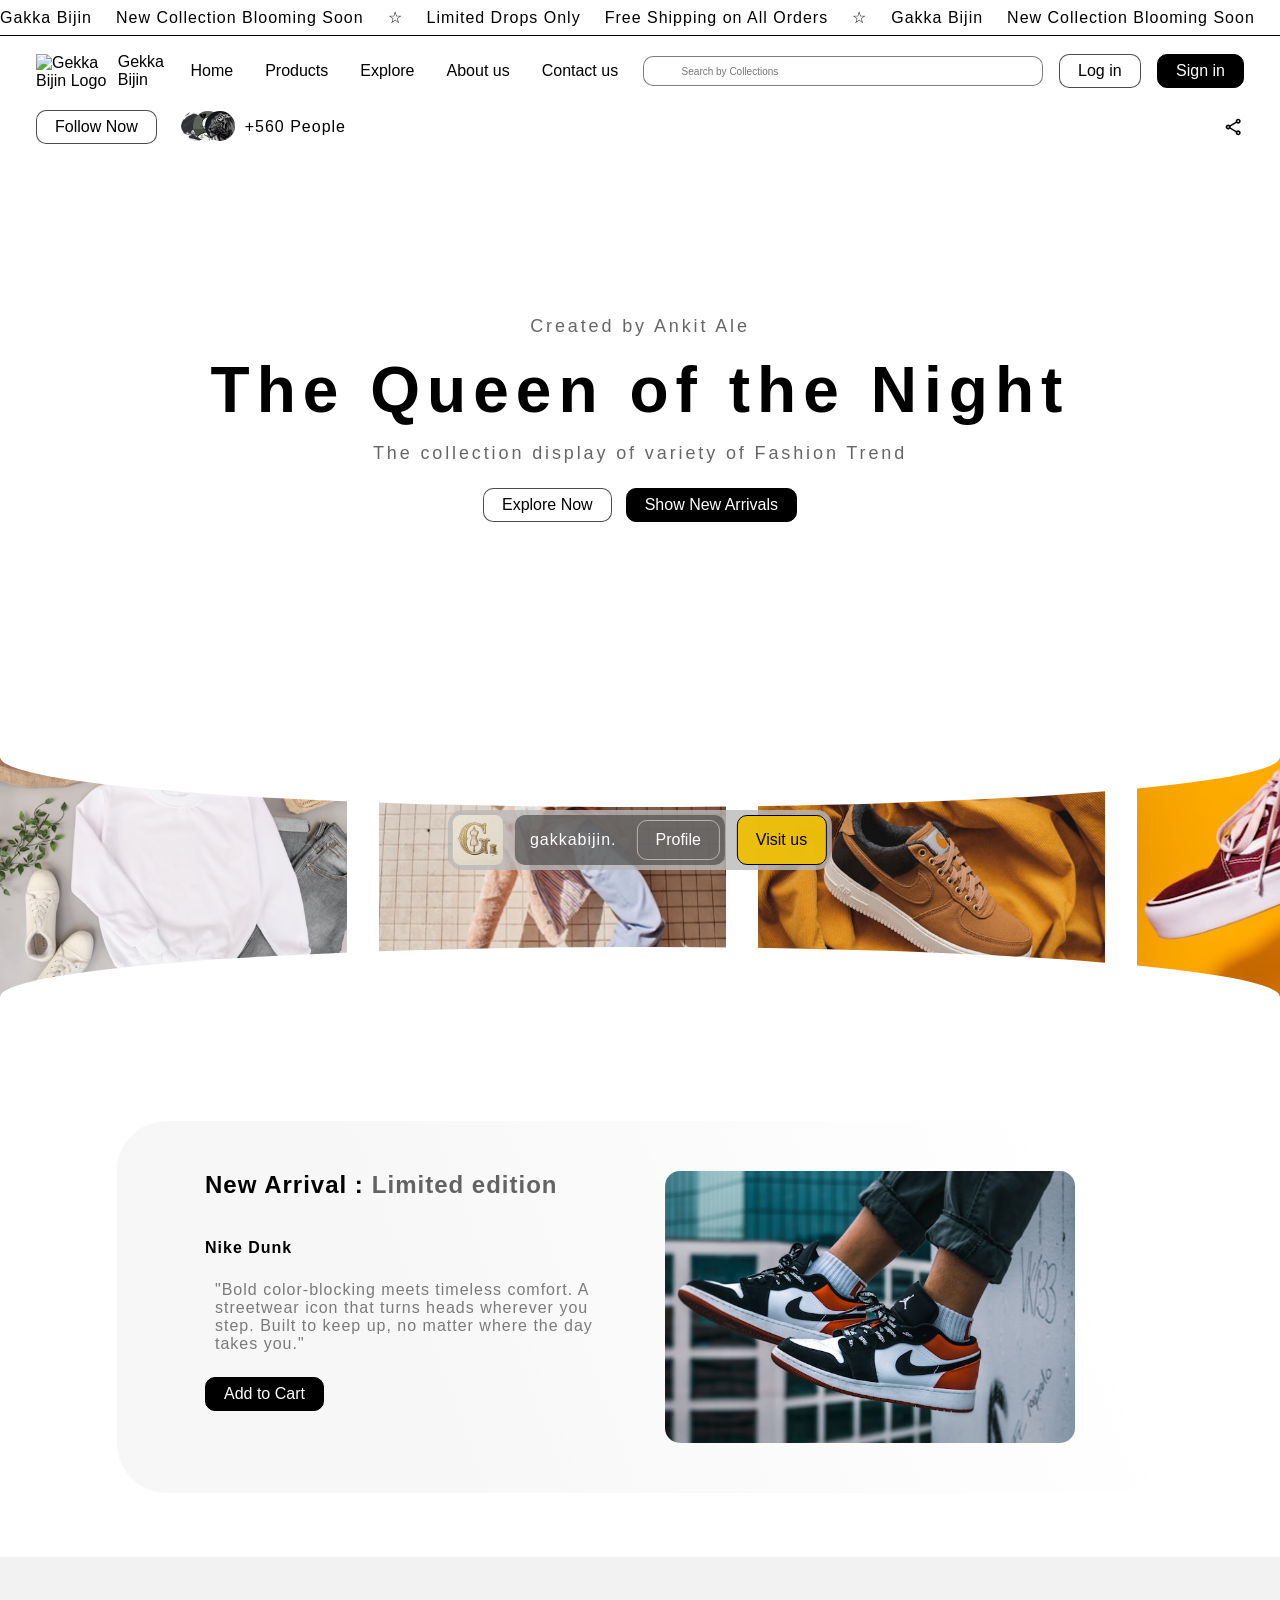
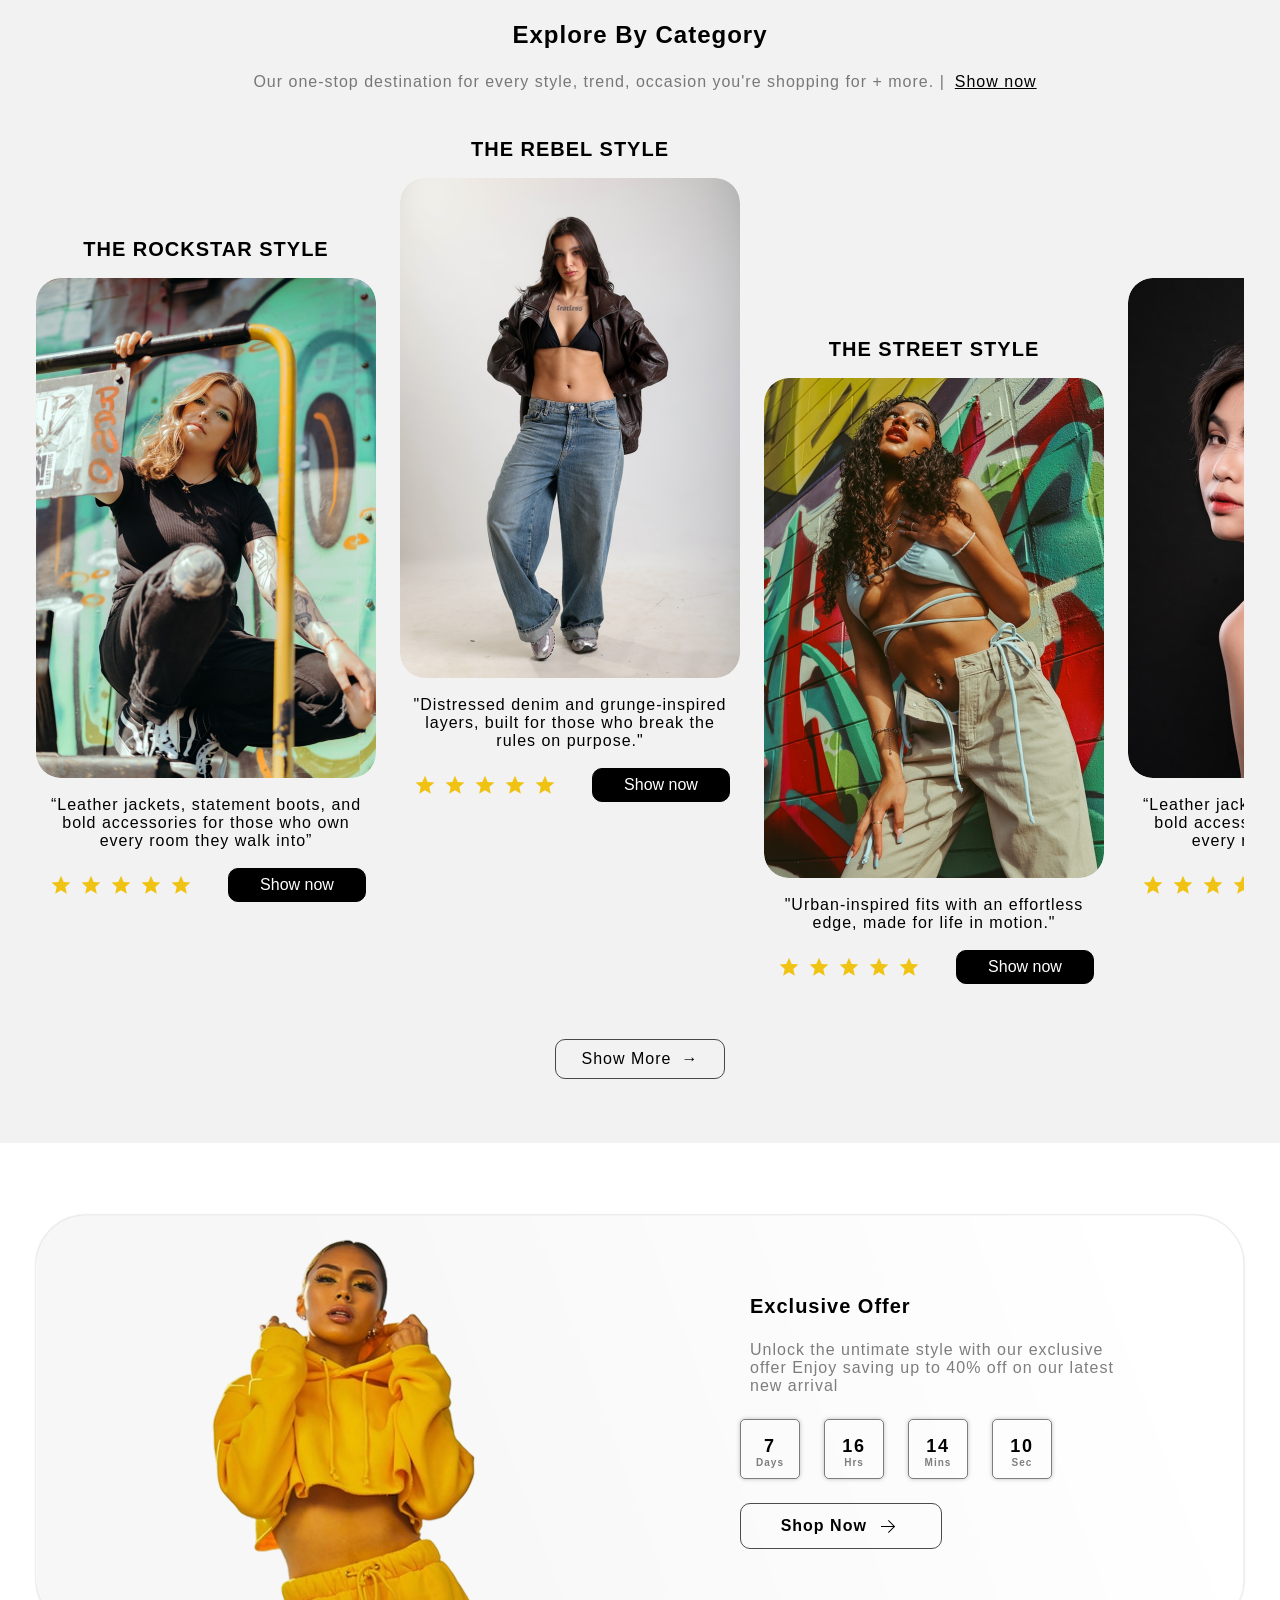
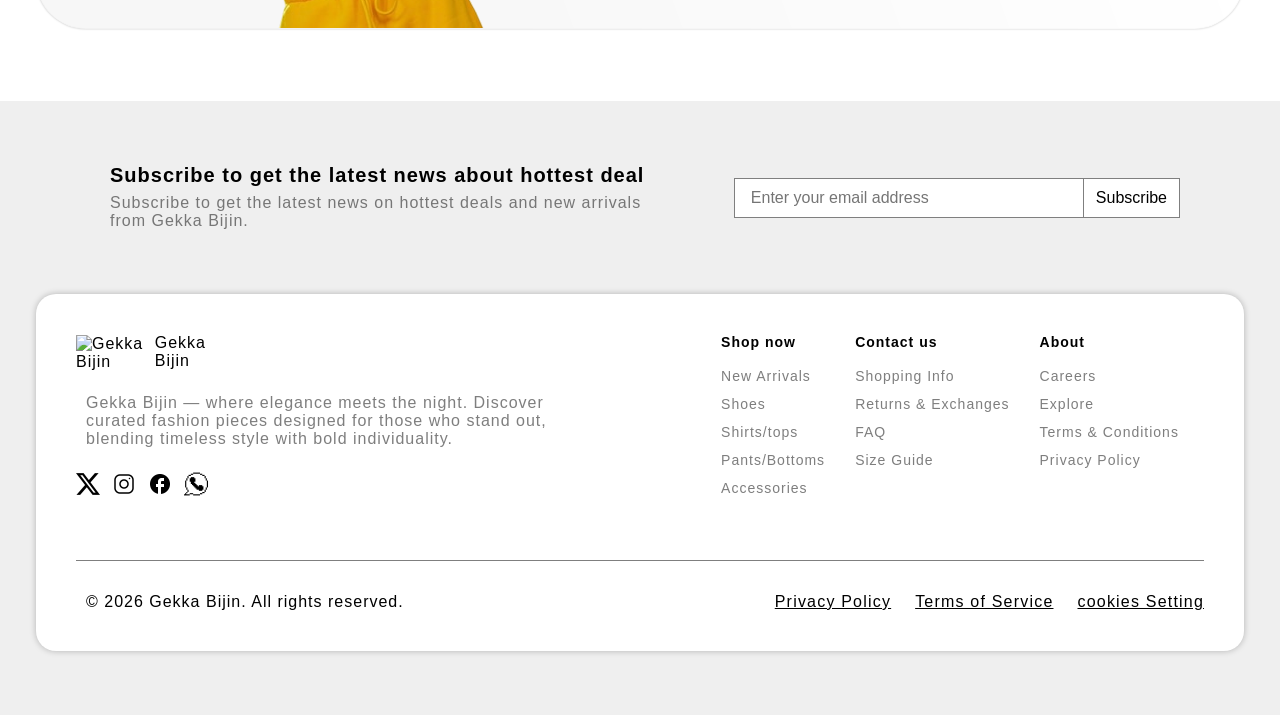
==== commit 7b6852d2: "addition of navigation bar in about us page" ====
--- a/store/templates/store/index.html
+++ b/store/templates/store/index.html
@@ -91,8 +91,8 @@
                             <li><a href="#">Accessories (bags, belts, jewelry)</a></li>
                         </ul> -->
                     </li>
-                    <li><a class="borderless-button" href="#">About us</a></li>
-                    <li><a class="borderless-button" href="#">Contact us</a></li>
+                    <li><a class="borderless-button" href="../../templates/store/aboutus.html">About us</a></li>
+                    <li><a class="borderless-button" href="../../templates/store/contactus.html">Contact us</a></li>
                 </ul>
 
                 <!-- search bar section for navigation bar -->
--- a/store/static/store/css/style.css
+++ b/store/static/store/css/style.css
@@ -237,7 +237,7 @@
 /* logo section */
 .logo-image{
     height: 100%;
-    width: 140px;
+    width: 130px;
     display: flex;
     align-items: center;
     justify-content: space-between;
@@ -252,6 +252,7 @@
 .nav-links {
     height: 54px;
     /* height: 100%; */
+    gap: 16px;
     /* width: auto; */
     display: flex;
     text-align: center;
@@ -283,12 +284,12 @@
 
 /* search bar section */
 #search-bar-container{
-    width: 430px;
+    width: 400px;
     height: 30px;
     display: flex;
     padding: 8px 16px;
     justify-content: center;
-    flex: 1 0 0;
+    /* flex: 1 0 0; */
     gap: 10px;
     align-items: center;
     border-radius: 10px;
@@ -679,11 +680,12 @@
 
 #offer-section{
     display: flex;
-    width: 1440px;
-    flex-direction: column;
-    justify-content: center;
-    align-items: center;
-    height: 540px;
+    width: 100%;
+    flex-direction: column;
+    justify-content: center;
+    align-items: center;
+    height: fit-content;
+    margin-top: 72px;
 }
 
 .offer-card-container{
@@ -785,6 +787,7 @@
     gap: 64px;
     justify-content: center;
     align-items: center;
+    margin-top: 72px;
 
     background: #EFEFEF;
 }
@@ -1003,24 +1006,19 @@
     justify-content: center;
     align-items: flex-start;
     display: flex;
-    background-color: green;
 }
 
 #product-right-pannel{
-    background-color: rgb(159, 207, 63);
     display: flex;
     flex-direction: column;
     flex: 0 0 20%;
     height: stretch;
     justify-content: space-between;
-    /* gap: 14px; */
-    /* justify-content: space-between; */
 }
 
 .product-right-pannel-drop-block {
     width: 100%;
     height: fit-content;
-    background-color: rgb(185, 251, 86);
     display: flex;
     flex-direction: row;
     justify-content: space-between;
@@ -1029,14 +1027,9 @@
     margin-bottom: 14px;
 }
 
-.product-right-pannel-drop-block > i{
-    background-color: rgb(219, 253, 167);
-}
-
 .pannel-drop-block-icon-name{
     width: fit-content;
     height: fit-content;
-    background-color: rgb(218, 255, 164);
     display: flex;
     align-items: center;
     gap: 8px;
@@ -1049,7 +1042,6 @@
 }
 
 #all-prodict-pannel{
-    background-color: rgb(92, 133, 8);
     flex: 1;
     /* height: 100%; */
 
@@ -1060,96 +1052,123 @@
     /* align-items: flex-start; */
     gap: 12px;
     overflow: hidden;
+    overflow-y: auto;
+    scrollbar-width: none; 
 }
 
 .individual-product-row-container{
     display: flex;
     width: stretch;
-    /* height: 400px; */
-    min-height: 400px;
+    overflow: hidden;
+    min-height: 500px;
+    /* min-height: 400px; */
+    height: fit-content;
     padding: 10px;
     flex-direction: column;
     align-items: flex-start;
     gap: 10px;
-
-    background-color: rgb(147, 228, 26);
 }
 
 .product-scroll-container{
     width: stretch;
     height: fit-content;
-    background-color: rgb(177, 251, 65);
+    overflow-x: auto;
+    overflow-y:hidden;
+    scrollbar-width: none; 
 }
 
 .product-clip-container{
     display: flex;
     padding-top: 24px;
-    flex-direction: column;
+    height: fit-content;
+    width: fit-content;
+    flex-direction: row;
+    /* overflow: hidden; */
     gap: 11px;
     align-self: stretch;
-    background-color: rgb(196, 249, 116);
 }
 
 .individual-product-card-container{
     display: flex;
-    width: 180px;
+    width: 230px;
     padding: 10px;
     flex-direction: column;
     justify-content: center;
     align-items: center;
-    gap: 5px;
+    gap: 8px;
     
     background-color: white;
-    border-radius: 10px;
+    border-radius: 25px;
 }
 
 .individual-product-card-container > img{
     display: flex;
-    width: 140px;
-    height: 186px;
+    width: 180px;
+    height: 220px;
     justify-content: center;
     align-items: center;
     gap: 10px;
     aspect-ratio: 70/93;
 }
 
-.individual-product-card-container p:nth-child(2){
-    font-size: 8px;
+.product-brand-name{
+    font-size: 13px;
     opacity: 60%;
 }
+
+
 .individual-product-card-container p:nth-child(3){
-    font-size: 12px;
-}
-
-/* 
-.price-quantity-container{
-    display: flex;
-}
+    font-size: 18px;
+}
+
 .price-container{
-    display: flex;
+    padding: 0 10px;
+    display: flex;
+    width: 100%;
+    justify-content: start;
+    align-items: end;
 }
 .price-container p{
-    text-align: end;
+    /* text-align: end; */
     padding: 0px;
     margin: 0px;
-    font-size: 10px;
+    width: fit-content;
+    font-size: 12px;
     white-space: nowrap;
 }
+.price-container p:nth-child(2){
+    font-size: 16px;
+    color: black;
+    opacity: 100%;
+}
 .price-container p:nth-child(3){
-    font-size: 6px;
-    text-decoration: dashed;
-}
+    font-size: 14px;
+    color: gray;
+    text-decoration:line-through;
+}
+
+
 
 .available-container{
     display: flex;
+    padding: 0 10px;
+    width: 100%;
+    justify-content: start;
+    align-items: end;
 }
 .available-container p{
     white-space: nowrap;
     padding: 0px;
     margin: 0px;
-    font-size: 8px;
-}
- */
+    font-size: 14px;
+    opacity: 100%;
+    /* align-items: end; */
+}
+/* .available-container p:nth-child(2){
+    font-size: 12px;
+    opacity: 100%;
+} */
+
 
 .color-rating-container{
     display: flex;
@@ -1162,19 +1181,20 @@
 }
 
 .color-icon-container > img{
-    width: 8px;
+    width: 14px;
     height: auto;
 }
 .star-icon-container{
     display: flex;
     flex: 1;
     height: auto;
-    gap: 2px;
-
-}
-.star-icon-container > img{
-    width: 12px;
+
+}
+
+.star-icon-container > i{
+    width: 20px;
     aspect-ratio: 1/1;
+    color: #FFD700;
 }
 
 
@@ -1186,9 +1206,9 @@
 .product-button-container button{
     flex: 1;
     text-align: center;
-    font-size: 8px;
-    display: flex;
-    height: 17px;
+    font-size: 14px;
+    display: flex;
+    height: 30px;
     justify-content: center;
     align-items: center;
     gap: 10px;
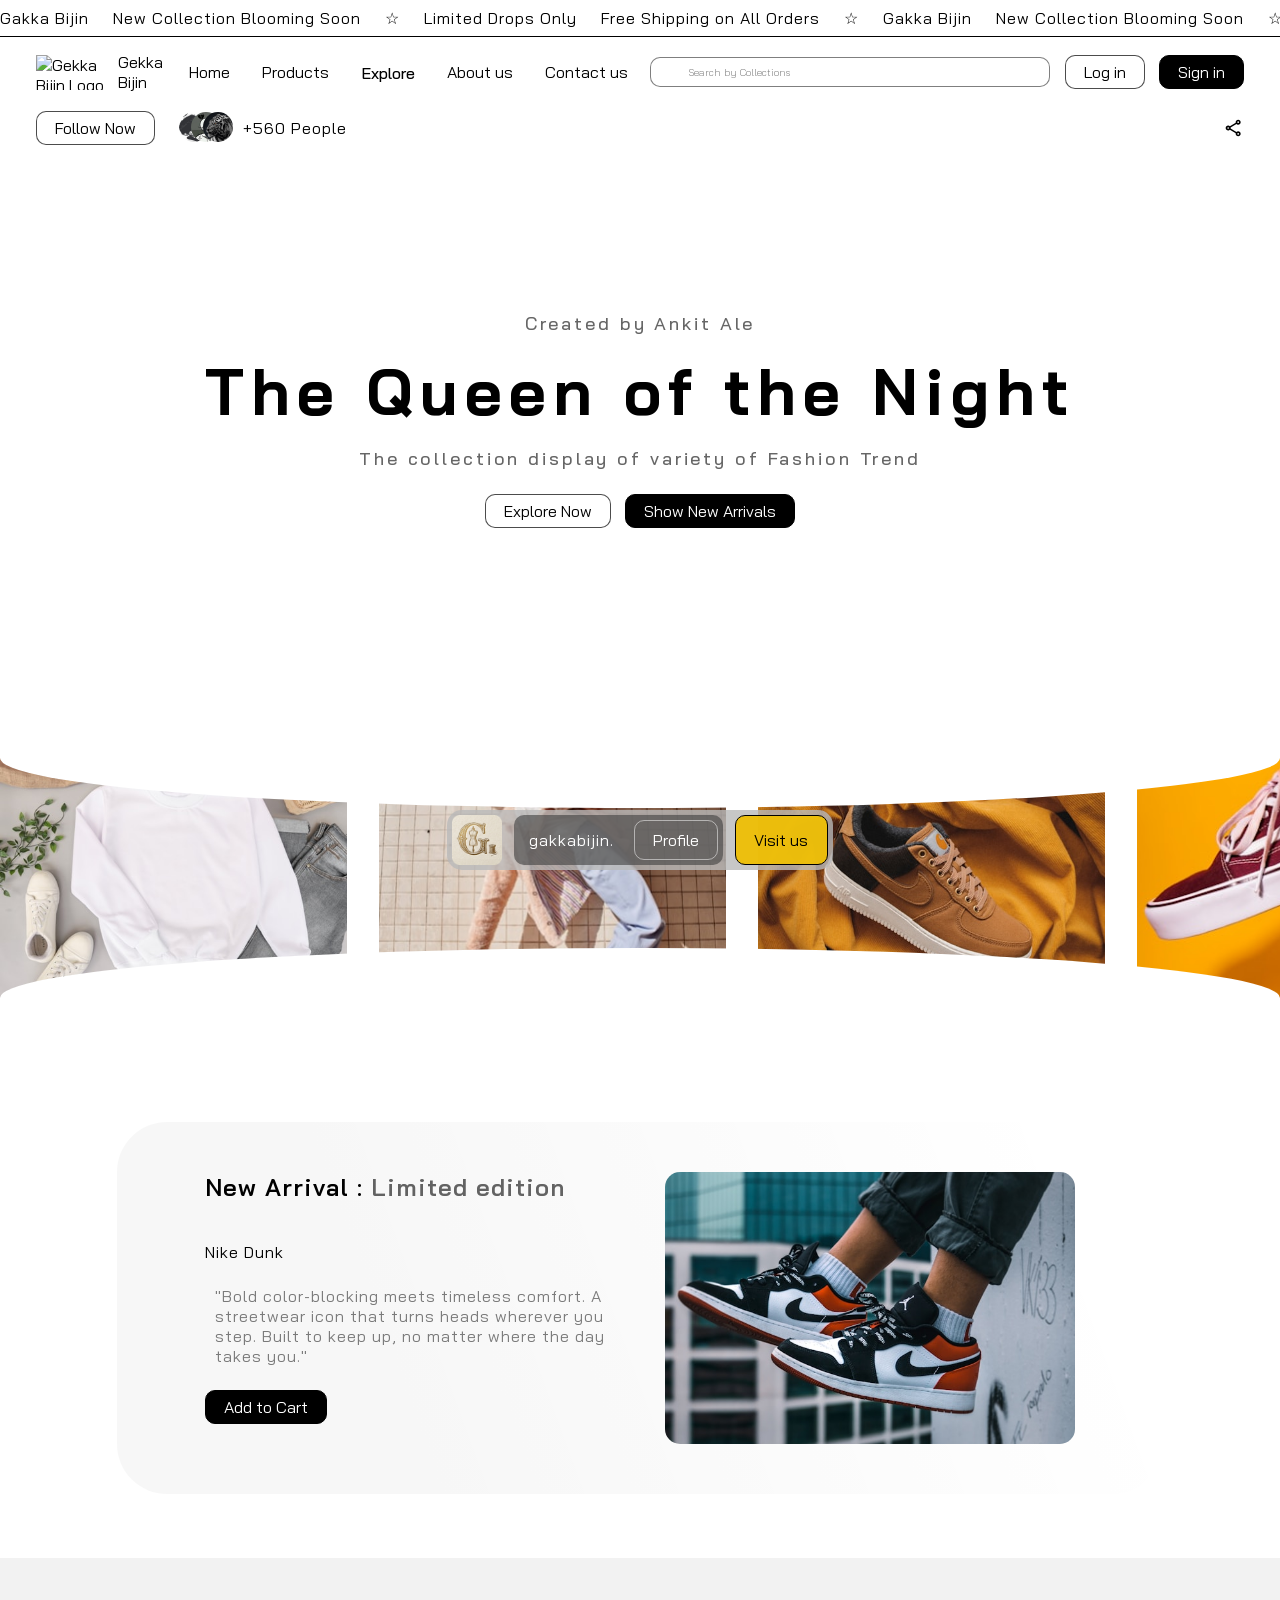
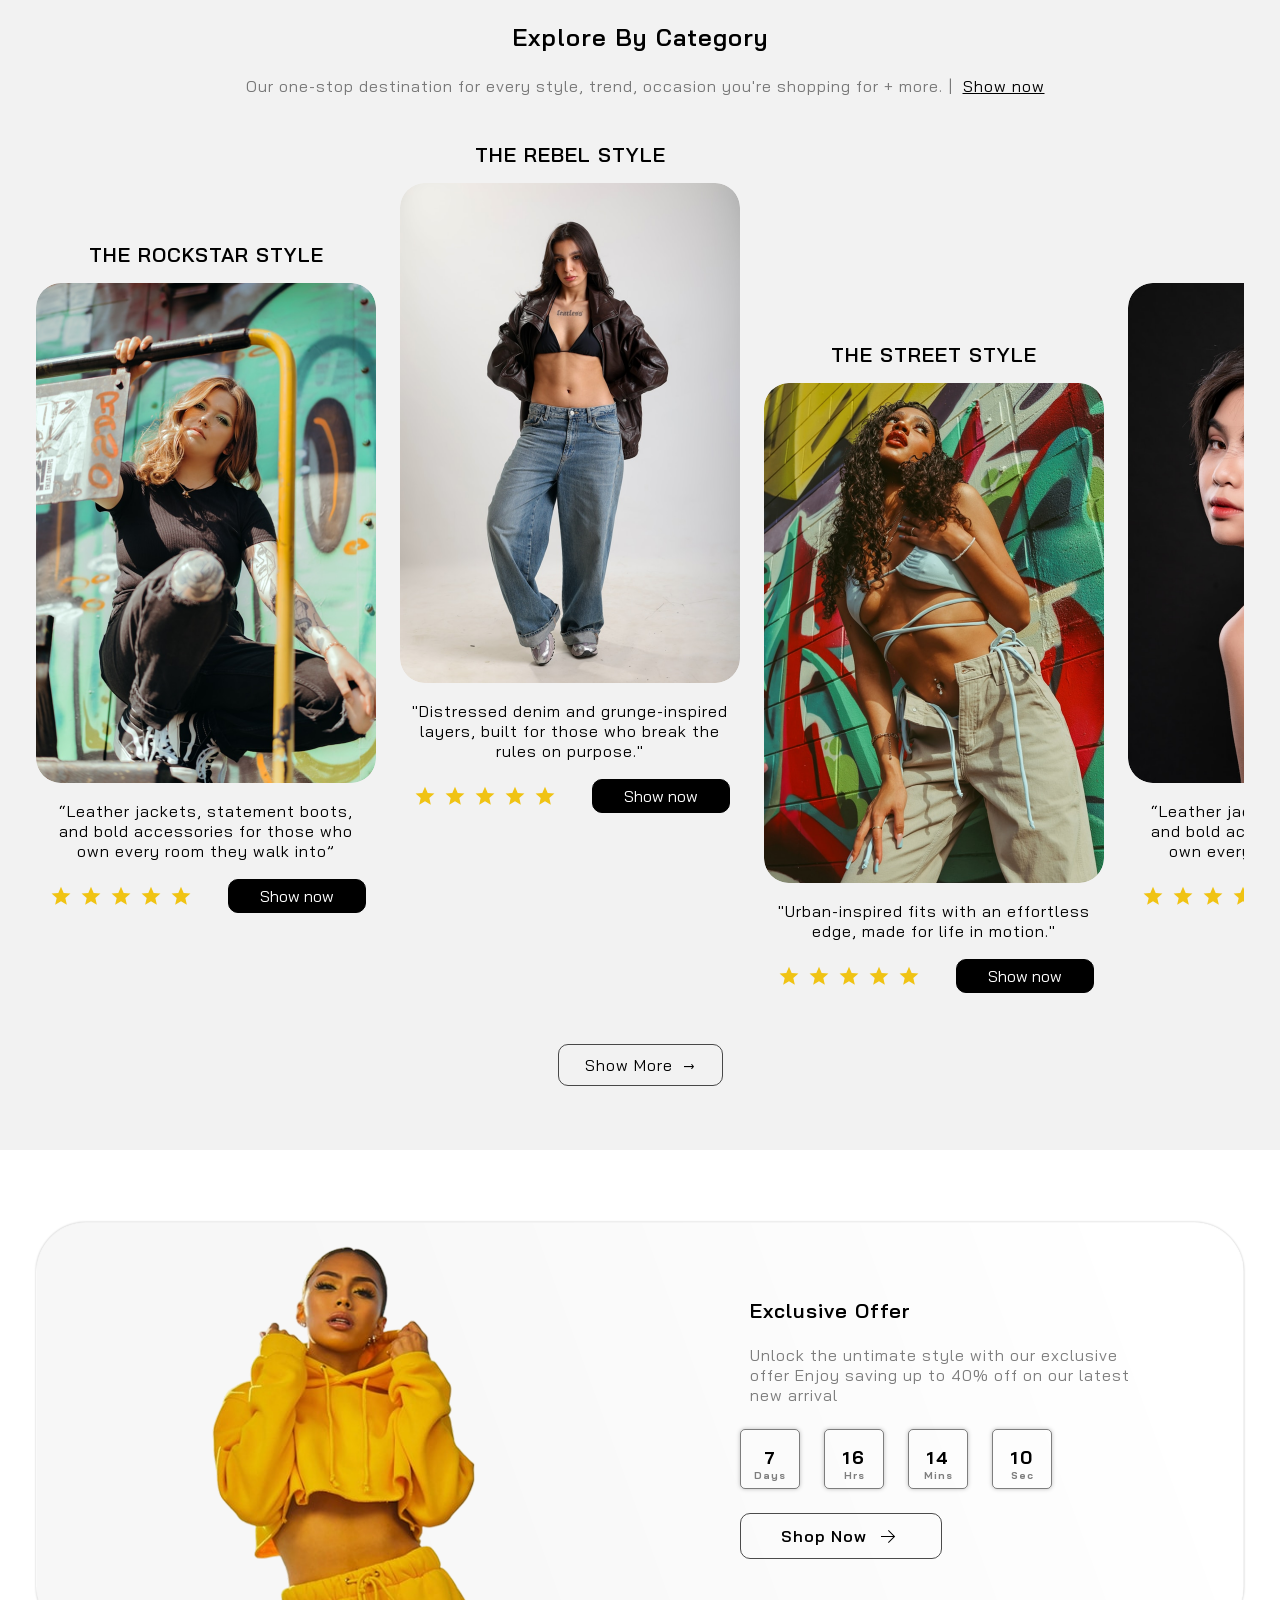
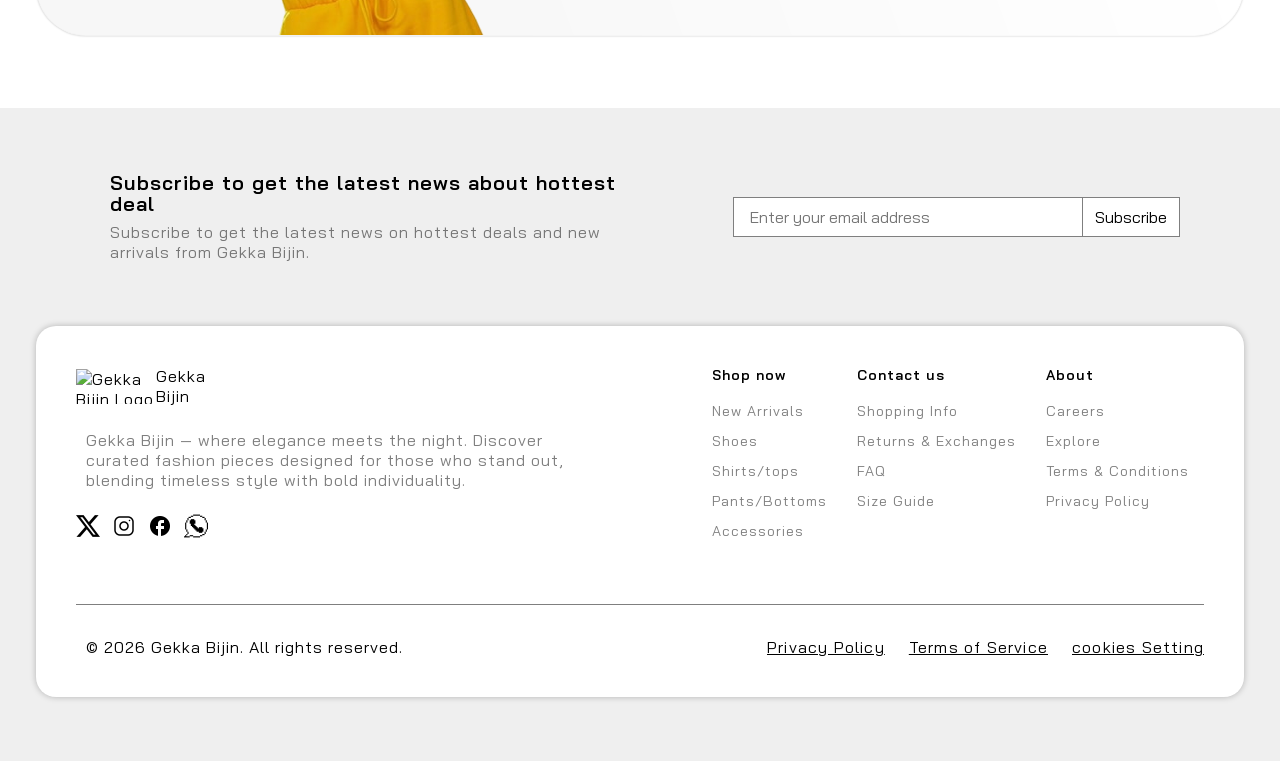
==== commit a22f071f: "contunity of import of new font" ====
--- a/store/templates/store/index.html
+++ b/store/templates/store/index.html
@@ -7,6 +7,9 @@
     <link rel="stylesheet" href="https://cdnjs.cloudflare.com/ajax/libs/font-awesome/7.3.0/css/all.min.css" integrity="sha512-ApSLB1Pd3/bZN8fWB/RG9YhN/7bd9Hkf3AGaE2mPfebjrxagjuBtx2GcgdqIlJkUzwylBo61r9Xa9NmgBI0swA==" crossorigin="anonymous" referrerpolicy="no-referrer" />
     <!-- <link href="https://cloudflare.com" rel="stylesheet"> -->
     <link rel="stylesheet" href="../../static/store/css/style.css">
+    <link rel="preconnect" href="https://fonts.googleapis.com">
+    <link rel="preconnect" href="https://fonts.gstatic.com" crossorigin>
+    <link href="https://fonts.googleapis.com/css2?family=Bai+Jamjuree:wght@400;500&display=swap" rel="stylesheet">
 </head>
 <body>
 
--- a/store/static/store/css/style.css
+++ b/store/static/store/css/style.css
@@ -1,7 +1,12 @@
+@import url('https://fonts.googleapis.com/css2?family=Bai+Jamjuree:wght@400;500&display=swap');
+
 * {
     padding: 0;
     margin: 0;
+    font-family: bai;
     font-family: 'Bai Jamjuree', sans-serif;
+    font-weight: 400;
+    font-style: normal;
     font-size: 16px;
     color: black;
     box-sizing: border-box;
@@ -32,6 +37,14 @@
     position: relative;
 }
 
+.semi-1-title{
+
+    font-size: 32px;
+    font-style: normal;
+    font-weight: 600;
+    line-height: normal;
+}
+
 .semi-2-title{
     font-size: 24px;
     font-weight: 600;
@@ -64,6 +77,7 @@
 
 .normal-paragraph{
     font-size: 16px;
+    font-family:
     font-style: normal;
     font-weight: 5600;
     line-height: normal;
@@ -1215,3 +1229,29 @@
     flex: 1 0 0;
     border-radius: 4px;
 }
+
+
+#about-us-hero-section{
+    background-color: green;
+    /* margin: 64px; */
+    width: 100%;
+
+    display: flex;
+    height: 500px;
+    padding: 0 116px;
+    align-items: center;
+    gap: 55px;
+    align-self: stretch;
+}
+
+#about-us-hero-section > *{
+    flex: 1;
+    height: stretch;
+}
+
+.about-us-hero-section-1{
+    background-color: rgb(1, 157, 1);
+    display: flex;
+    gap: 16px;
+    flex-direction: column;
+}
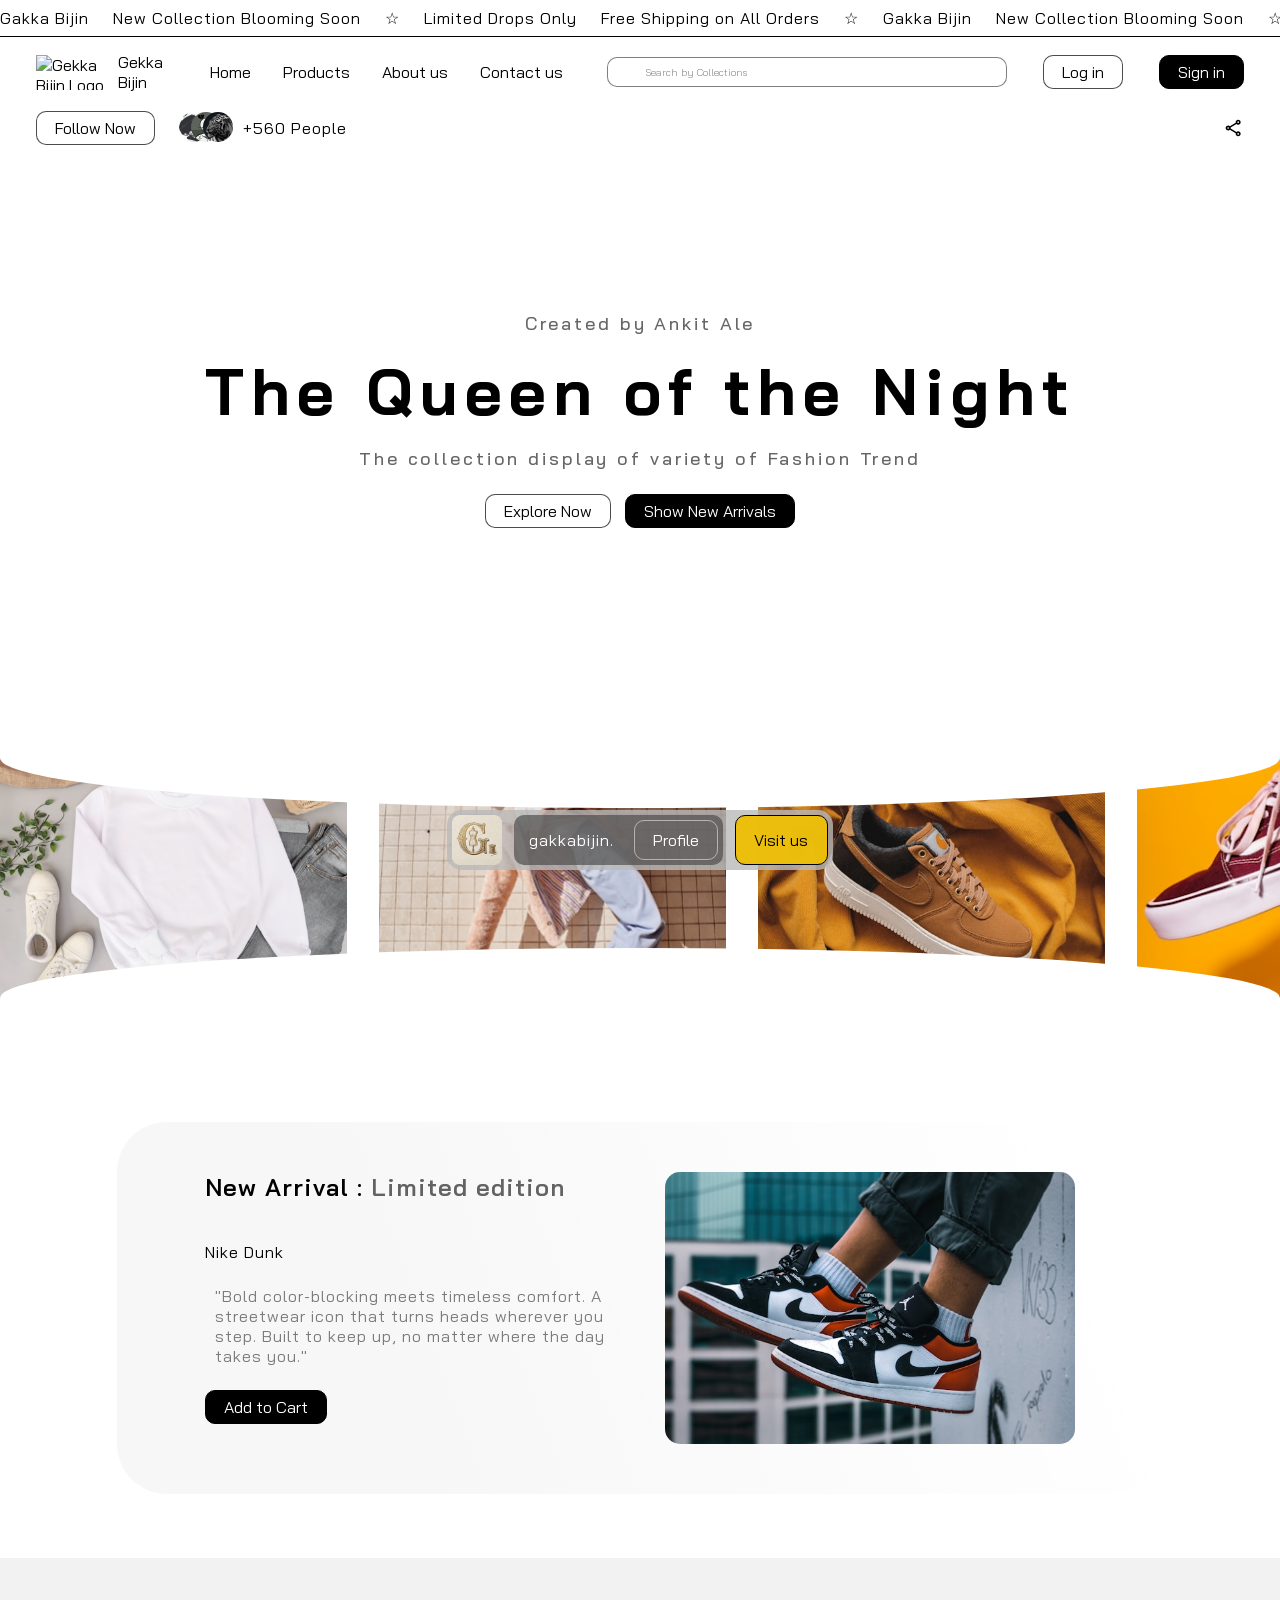
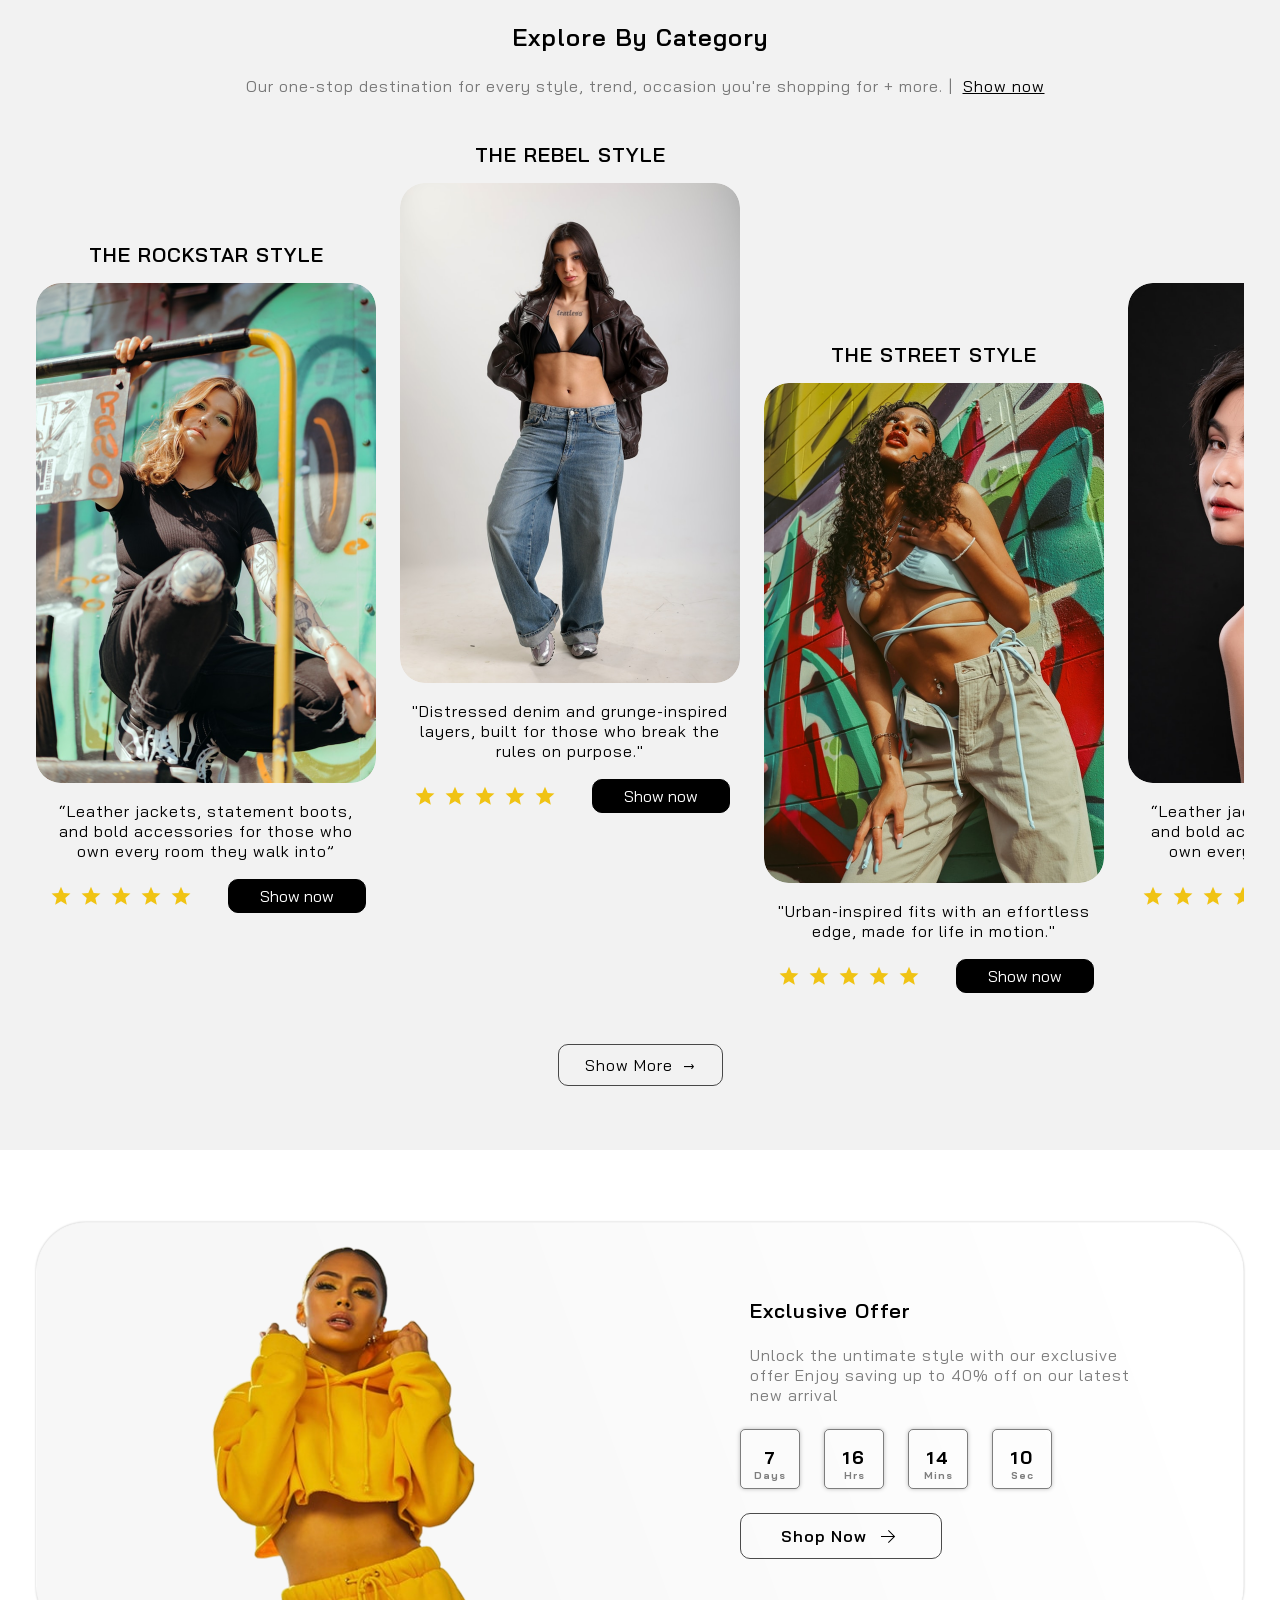
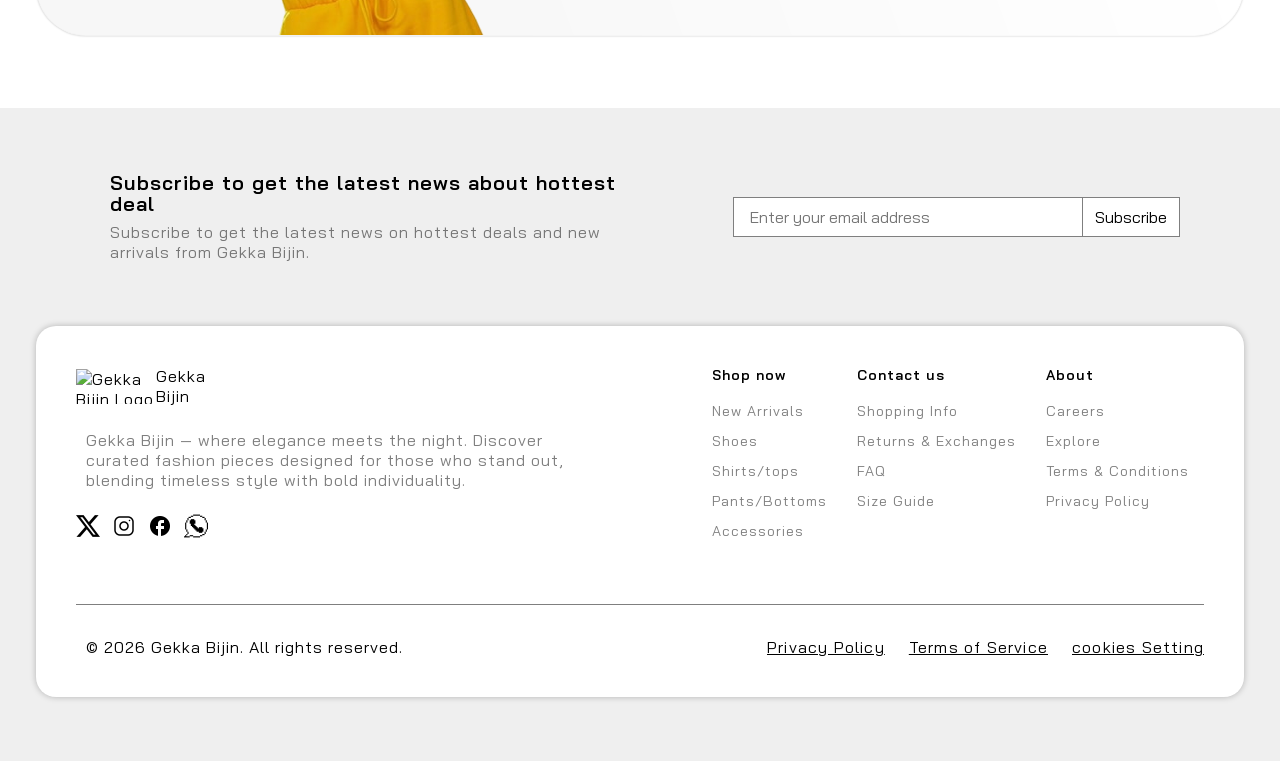
==== commit cf4d7ea4: "contunity of reveiw section" ====
--- a/store/templates/store/index.html
+++ b/store/templates/store/index.html
@@ -5,7 +5,6 @@
     <meta name="viewport" content="width=device-width, initial-scale=1.0">
     <title>Gekka Bijin</title>
     <link rel="stylesheet" href="https://cdnjs.cloudflare.com/ajax/libs/font-awesome/7.3.0/css/all.min.css" integrity="sha512-ApSLB1Pd3/bZN8fWB/RG9YhN/7bd9Hkf3AGaE2mPfebjrxagjuBtx2GcgdqIlJkUzwylBo61r9Xa9NmgBI0swA==" crossorigin="anonymous" referrerpolicy="no-referrer" />
-    <!-- <link href="https://cloudflare.com" rel="stylesheet"> -->
     <link rel="stylesheet" href="../../static/store/css/style.css">
     <link rel="preconnect" href="https://fonts.googleapis.com">
     <link rel="preconnect" href="https://fonts.gstatic.com" crossorigin>
@@ -81,19 +80,8 @@
 
                 <!-- navigation links section for navigation bar -->
                 <ul class="nav-links">
-                    <li><a class="borderless-button" href="hom">Home</a></li>
+                    <li><a class="borderless-button" href="index.html">Home</a></li>
                     <li><a class="borderless-button" href="product.html">Products</a></li>
-                    <li>
-                        <button class="nav-drop-down-button">Explore <i class="fa-solid fa-angle-down angle-down-icon"></i> </button>
-                        <!-- <ul class="drop-down-explore">
-                            <li><a href="#">Shoes</a></li>
-                            <li><a href="#">Shirts/tops</a></li>
-                            <li><a href="#">Pants/Bottoms</a></li>
-                            <li><a href="#">Dress</a></li>
-                            <li><a href="#">Outwear (Jackets, Coats)</a></li>
-                            <li><a href="#">Accessories (bags, belts, jewelry)</a></li>
-                        </ul> -->
-                    </li>
                     <li><a class="borderless-button" href="../../templates/store/aboutus.html">About us</a></li>
                     <li><a class="borderless-button" href="../../templates/store/contactus.html">Contact us</a></li>
                 </ul>
--- a/store/static/store/css/style.css
+++ b/store/static/store/css/style.css
@@ -77,7 +77,6 @@
 
 .normal-paragraph{
     font-size: 16px;
-    font-family:
     font-style: normal;
     font-weight: 5600;
     line-height: normal;
@@ -117,6 +116,8 @@
     gap: 10px;
     line-height: 1;
 
+
+    white-space: nowrap;
     cursor: pointer;
 }
 
@@ -132,6 +133,72 @@
     border-radius: 10px;
     border: 1px solid rgba(0, 0, 0, 0.70);
 }
+
+.information-board{
+    background-color: white;
+    color: black;
+    display: flex;
+    flex-direction: column;
+    padding: 6px 20px;
+    width: fit-content;
+    height: fit-content;
+    justify-content: center;
+    align-items: center;
+
+    z-index: 1000;
+    border-radius: 20px;
+    border: 0.5px solid rgba(0, 0, 0, 0.30);
+    background: #FFF;
+    box-shadow: 0 0 10px 0 rgba(0, 0, 0, 0.25);
+}
+
+.information-board > *{
+    justify-content: center;
+    display: block;
+
+    text-align: center;
+    font-size: 18px;
+    font-style: normal;
+    font-weight: 600;
+    line-height: normal;
+    letter-spacing: 1.8px;
+}
+
+.information-board p:nth-child(1){
+    color: rgba(239, 191, 4, 0.94);
+    font-size: 20px;
+}
+
+.dot-pattern {
+    display: flex;
+    flex-direction: column;
+    gap: 8px;
+    height: fit-content;
+    width: fit-content;
+    justify-content: center;
+    align-items: center;
+}
+
+.dot-row {
+    display: flex;
+    flex-direction: row;
+    justify-content: center;
+    align-items: center;
+    gap: 6px;
+    height: fit-content;
+    width: fit-content;
+}
+
+.dot {
+    width: 12px;
+    height: 12px;
+    aspect-ratio: 1/1;
+
+    border-radius: 50%;
+}
+
+
+
 
 #fix-popup-window{
     display: flex;
@@ -281,6 +348,7 @@
     align-items: center;
     height: 54px;
     width: auto;
+    white-space: nowrap;
 }
 
 .borderless-button{
@@ -1232,12 +1300,11 @@
 
 
 #about-us-hero-section{
-    background-color: green;
-    /* margin: 64px; */
-    width: 100%;
-
-    display: flex;
-    height: 500px;
+    margin-top: 64px;
+    width: 100%;
+
+    display: flex;
+    height: 400px;
     padding: 0 116px;
     align-items: center;
     gap: 55px;
@@ -1245,13 +1312,270 @@
 }
 
 #about-us-hero-section > *{
+    /* flex: 1; */
+    height: stretch;
+}
+
+.about-us-hero-section-1{
     flex: 1;
-    height: stretch;
-}
-
-.about-us-hero-section-1{
+    display: flex;
+    justify-content: center;
+    gap: 16px;
+    flex-direction: column;
+}
+
+.about-us-hero-section-1 div{
+    display: flex;
+    gap: 12px;
+}
+
+.about-us-hero-section-2{
+    position: relative;
+    width: 514px;
+    /* flex: 1; */
+}
+
+.about-us-hero-section-2 img{
+    position: absolute;
+}
+
+.about-us-hero-section-2 > img:nth-child(1){
+    width: 350px;
+    height: 304px;
+    top: 0;
+    left: 0;
+}
+
+.about-us-hero-section-2 > img:nth-child(2){
+    width: 266px;
+    height: 203px;
+    bottom: 0;
+    right: 0;
+}
+
+.about-us-hero-section-2 > div:nth-child(3){
+    position: absolute;
+    top: 260px;
+    right: 200px;
+}
+
+.about-us-hero-section-2 > div:nth-child(4){
+    position: absolute;
+    bottom: 0px;
+    left: 70px;
+}
+
+.about-us-hero-section-2 > div:nth-child(5){
+    position: absolute;
+    top: 70px;
+    right: 00px;
+}
+.about-us-hero-section-2 > div:nth-child(6){
+    position: absolute;
+    top: 10px;
+    right: 53px;
+}
+.about-us-hero-section-2 > div:nth-child(4) > div > div{
+    background-color: #DE3163;
+}
+
+.about-us-hero-section-2 > div:is(:nth-child(5), :nth-child(6)) > div > div {
+    background-color: rgba(255, 127, 80, 0.94);
+}
+
+
+#why-us-section{
+    display: flex;
+    height: 500px;
+    width: 100%;
+    padding: 0px 116px;
+    gap: 55px;
+    margin-top: 64px;
+}
+
+#why-us-section > *{
+    display: flex;
+    height: 100%;
+}
+.why-us-section-1{
+    flex: 1;
+    position: relative;
+}
+.why-us-section-1 > div:nth-child(1){
+    position: absolute;
+    top: 0px;
+    left: 0px;
+}
+.why-us-section-1 > div:nth-child(2){
+    position: absolute;
+    bottom: 0px;
+    left: 120px;
+}
+.why-us-section-1 > div:nth-child(3){
+    position: absolute;
+    bottom: 150px;
+    left: 230px;
+}
+.about-us-hero-section-1 > div:nth-child(4){
+    position: absolute;
+    top: 300px;
+    right: 53px;
+}
+.about-us-hero-section-1 > div:nth-child(4) > .dot-row .dot{
+    background-color: rgba(255, 127, 80, 0.94);
+}
+.why-us-section-1 > div:nth-child(5){
+    position: absolute;
+    top: 50px;
+    left: 35px;
+}
+.why-us-section-1 > div:nth-child(5) > .dot-row .dot{
+    background-color: #9E0000;;
+}
+.why-us-section-1 > div:nth-child(6){
+    position: absolute;
+    bottom: 0px;
+    left: 380px;
+}
+.why-us-section-1 > div:nth-child(6) > .dot-row .dot{
+    background-color: rgba(255, 80, 197, 0.94);
+}
+.why-us-section-1 > div:nth-child(7){
+    position: absolute;
+    bottom: 30px;
+    left: 35px;
+}
+.why-us-section-1 > div:nth-child(7) > .dot-row .dot{
+    background-color: rgba(222, 49, 99, 1);
+}
+
+.why-us-shape-container{
+    position: relative;
+    width: 280px;
+    height: 400px;
+    overflow: hidden;
+    clip-path: polygon(30% 0%, 100% 0%, 70% 100%, 0% 100%);
+    /* clip-path: polygon(15% 0%, 100% 0%, 85% 100%, 0% 100%); */
+
+    z-index: 1000;
+}
+.why-us-shape-container > img{
+    width: 400px;
+    height: 600px;
+    object-fit: cover;
+    object-position: center center;
+}
+.why-us-section-1 > div:nth-child(1) > img{
+    position: absolute;
+    top: 50%;
+    left: 60%;
+    transform: translate(-50%, -50%);
+}
+.why-us-section-1 > div:nth-child(2) > img{
+    position: absolute;
+    top: 50%;
+    left: 53%;
+    transform: translate(-50%, -50%);
+}
+.why-us-section-1 > div:nth-child(4){
+    position: absolute;
+    top: 55px;
+    left: 350px;
+}
+.why-us-section-1 > div:nth-child(4) > div > div{
+    background-color: #DE3163;
+}
+
+.why-us-section-2{
+    width: 514px;
+
+    display: flex;
+    flex-direction: column;
+    justify-content: center;
+    align-items: flex-start;
+    gap: 18px;
+}
+.why-us-links{
+    padding: 0px 12px;
+    
+    display: flex;
+    width: 100%;
+    margin-top: 8px;
+    justify-content: space-between;
+}
+.why-us-links > div:is(:nth-child(1), :nth-child(2)){
+    display: flex;
+    flex-direction: column;
+    gap: 24px;
+}
+.why-us-link-column > a{
+    display: block;
+    text-decoration: none;
+
+}
+
+#trust-service-section{
+    margin-top: 112px;
+    display: flex;
+    flex-direction: row;
+    width: 100%;
+    height: 230px;
+    padding: 0px 116px;
+    gap: 64px;
+}
+.individual-trust-service-card{
+    flex: 1;
+    display: flex;
+    flex-direction: column;
+    justify-content: center;
+    gap: 8px;
+    height: 100%;
+    padding: 20px 30px;
+
+    background: #FFF;
+    box-shadow: 0 0 4px 0 rgba(0, 0, 0, 0.25);
+}
+.individual-trust-service-card > img{
+    width: 44px;
+    height: auto;
+
+}
+
+#review-section{
+    width: 100%;
+    padding: 0px 116px;
+    height: 500px;
+    display: flex;
+    flex-direction: column;
+    gap: 55px;
+
+    background-color: green;
+}
+#review-section-1-header{
     background-color: rgb(1, 157, 1);
-    display: flex;
-    gap: 16px;
-    flex-direction: column;
+    padding: 24px 0px;
+    gap: 4px;
+}
+#review-section-1-header > p{
+    display: flex;
+    justify-content: center;
+}
+#review-section-2-content{
+    display: flex;
+    flex-direction: row;
+    width: 100%;
+    justify-content: space-between;
+}
+#review-section-2-review{
+    background-color: rgb(67, 245, 67);
+    width: 600px;
+
+    display: flex;
+}
+.angle-right{
+    
+}
+#review-section-2-img{
+    background-color: rgb(32, 171, 32);
+    width: 550px;
 }
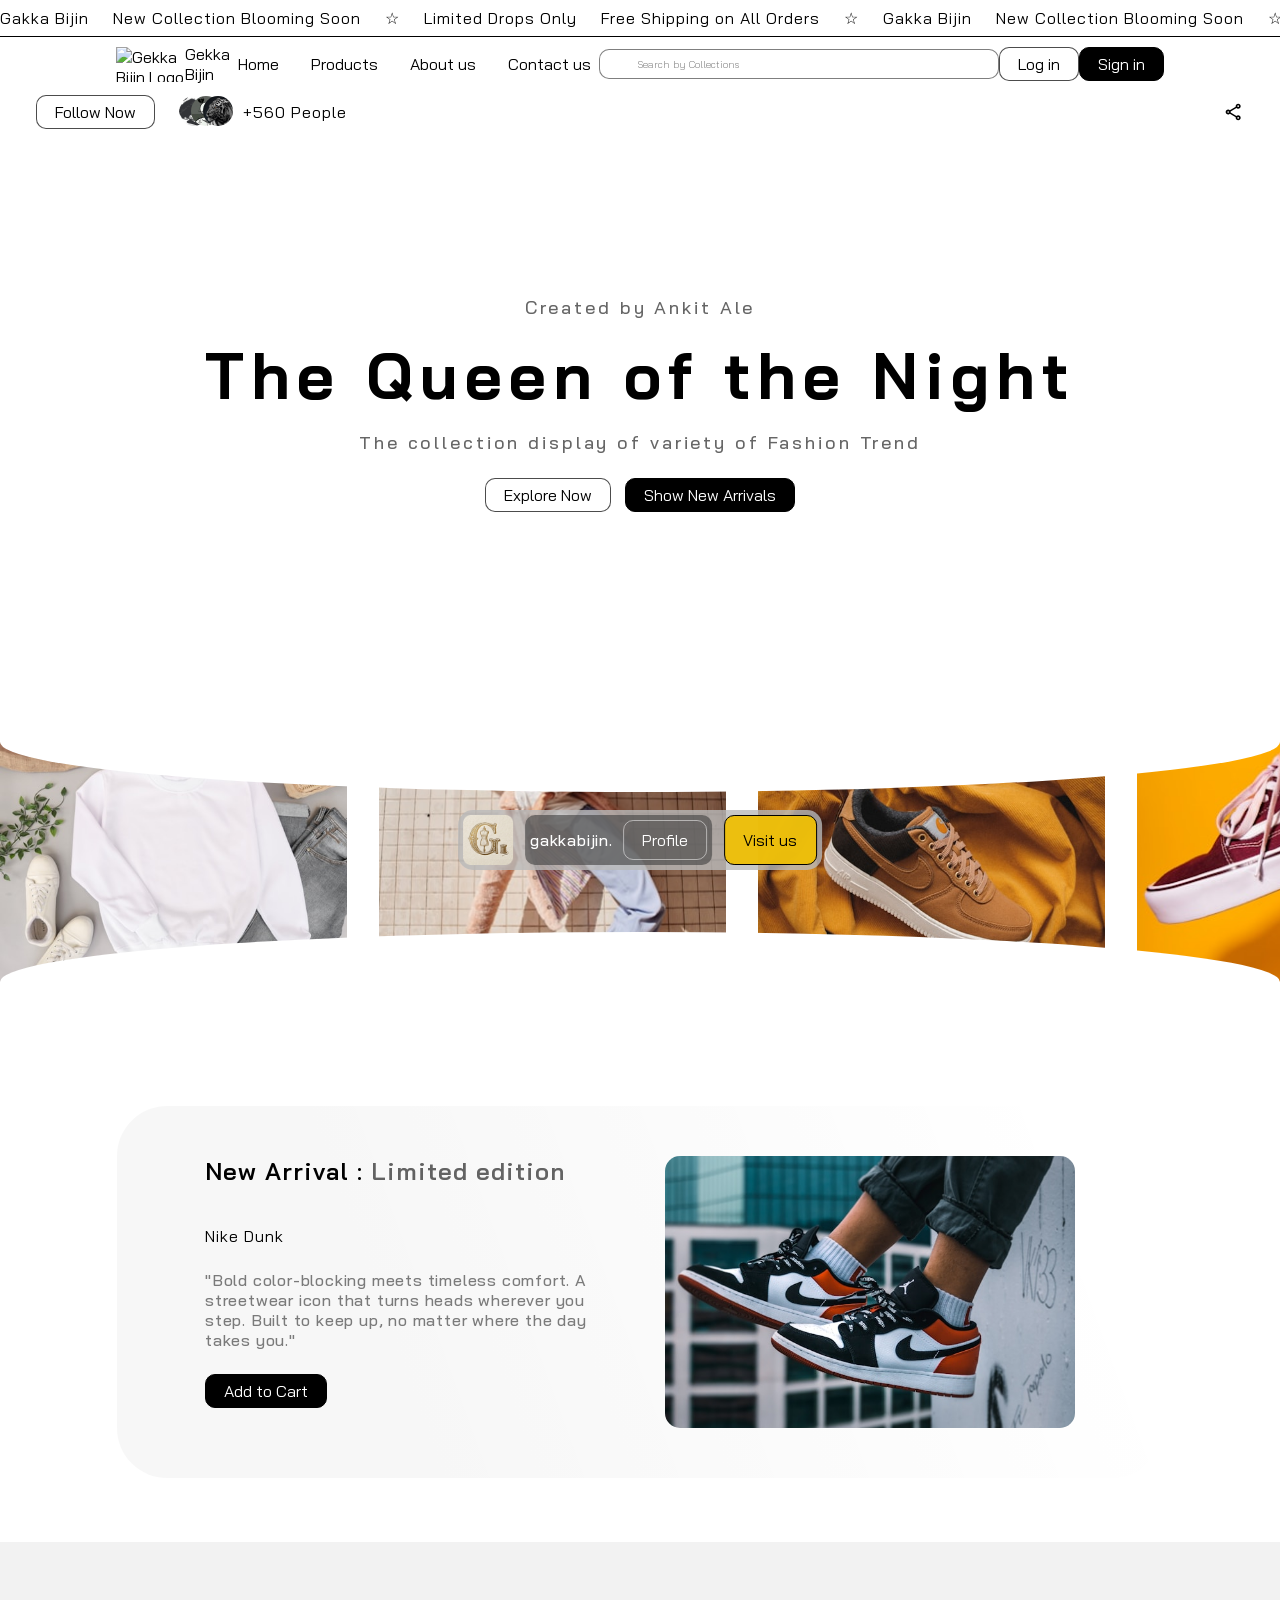
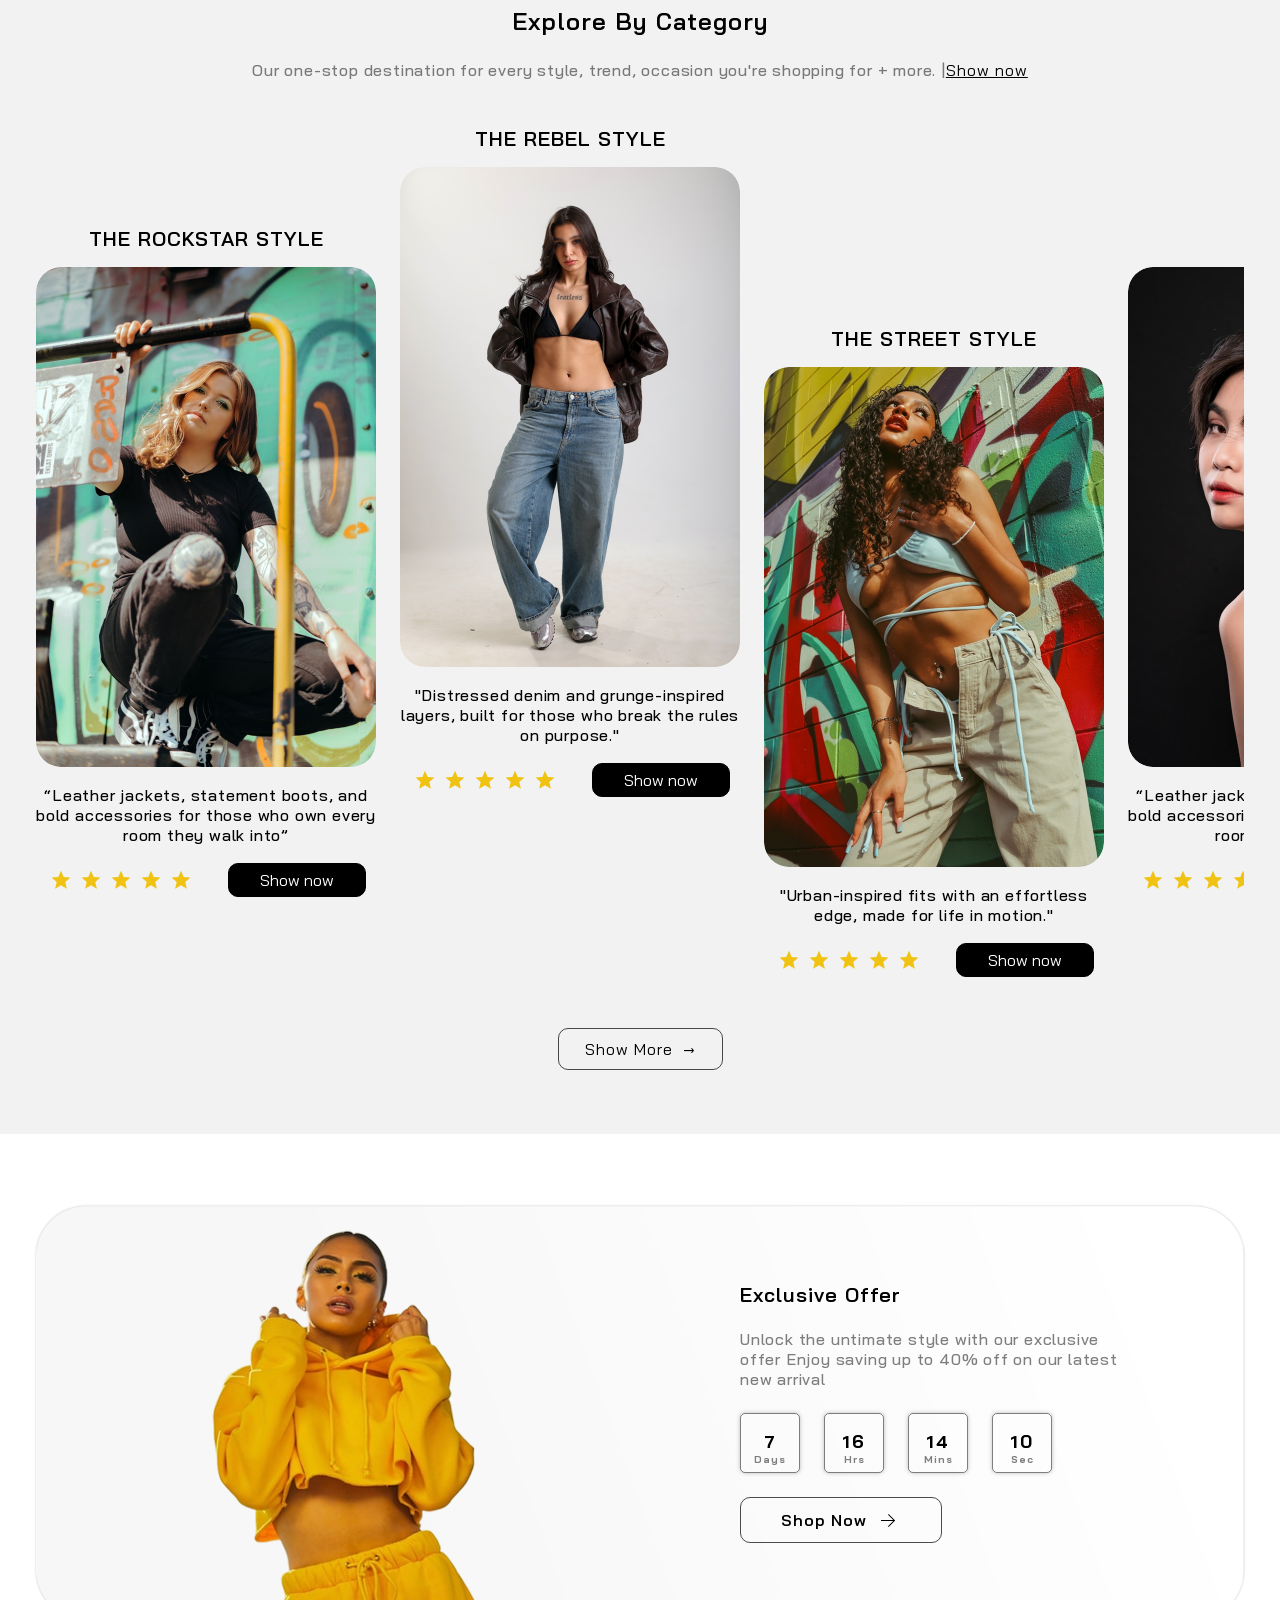
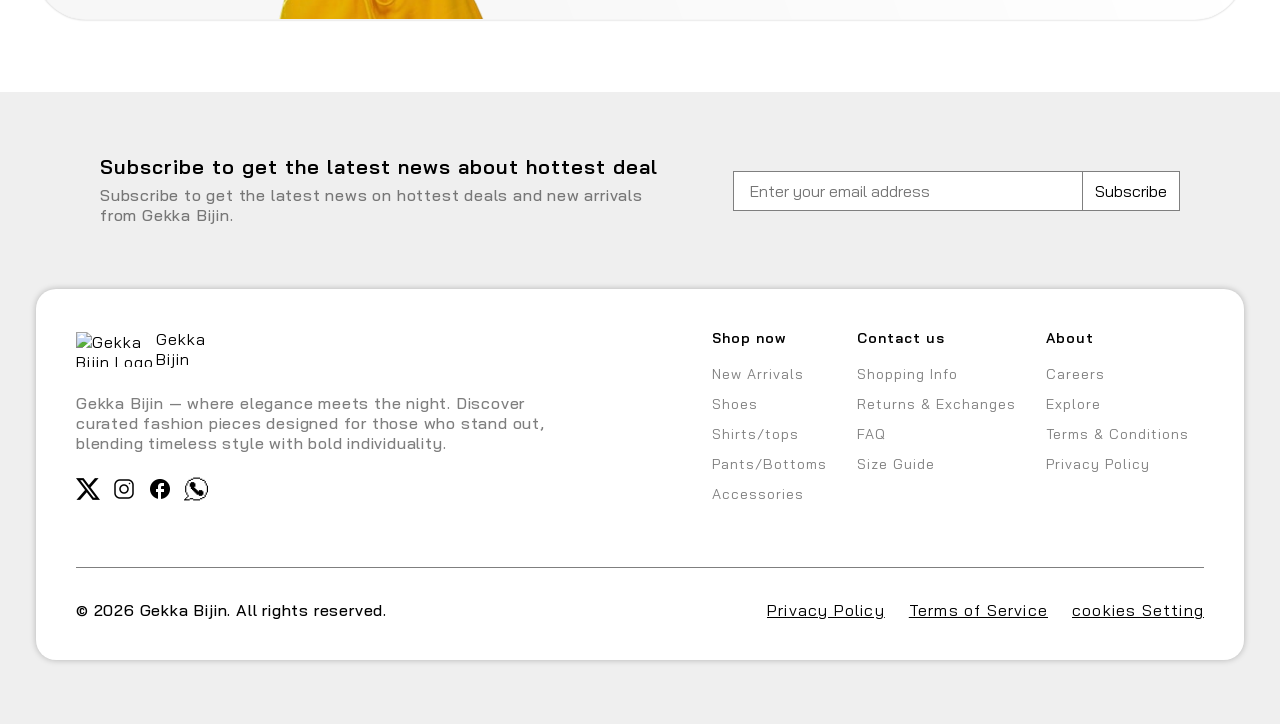
==== commit 923ab040: "few chagne on nav bar" ====
--- a/store/templates/store/index.html
+++ b/store/templates/store/index.html
@@ -69,36 +69,34 @@
      </div>
     <!-- end of marquee section -->
 
-    <!-- navigation bar section -->
-        <nav>
-            <div id="navigation-container">
-                <!-- logo sec ≠tion for navigation bar -->
-                <div class="logo-image">
-                    <img src="../../static/store/images/logo.png" alt="Gekka Bijin Logo">
-                    <div for="logo">Gekka Bijin</div>
-                </div>
-
-                <!-- navigation links section for navigation bar -->
-                <ul class="nav-links">
-                    <li><a class="borderless-button" href="index.html">Home</a></li>
-                    <li><a class="borderless-button" href="product.html">Products</a></li>
-                    <li><a class="borderless-button" href="../../templates/store/aboutus.html">About us</a></li>
-                    <li><a class="borderless-button" href="../../templates/store/contactus.html">Contact us</a></li>
-                </ul>
-
-                <!-- search bar section for navigation bar -->
-                <div id="search-bar-container">
-                    <i class="fa-solid fa-magnifying-glass search-icon"></i>
-                    <input ghe=type="text" placeholder="Search by Collections" id="search-bar">
-                </div>
-                
-                <!-- end of search bar section for navigation bar -->
-                
-                <!-- navitation login and sign in button -->
-                <button class="white-button">Log in</button>
-                <button class="black-button">Sign in</button>
-            </div>
-        </nav>
+    <!-- navitaion section -->
+    <nav id="navigation-container">
+            <!-- logo sec ≠tion for navigation bar -->
+            <div class="logo-image">
+                <img src="../../static/store/images/logo.png" alt="Gekka Bijin Logo">
+                <div for="logo">Gekka Bijin</div>
+            </div>
+
+            <!-- navigation links section for navigation bar -->
+            <ul class="nav-links">
+                <li><a class="borderless-button" href="index.html">Home</a></li>
+                <li><a class="borderless-button" href="product.html">Products</a></li>
+                <li><a class="borderless-button" href="../../templates/store/aboutus.html">About us</a></li>
+                <li><a class="borderless-button" href="../../templates/store/contactus.html">Contact us</a></li>
+            </ul>
+
+            <!-- search bar section for navigation bar -->
+            <div id="search-bar-container">
+                <i class="fa-solid fa-magnifying-glass search-icon"></i>
+                <input ghe=type="text" placeholder="Search by Collections" id="search-bar">
+            </div>
+            
+            <!-- end of search bar section for navigation bar -->
+            
+            <!-- navitation login and sign in button -->
+            <button class="white-button">Log in</button>
+            <button class="black-button">Sign in</button>
+    </nav>
     <!-- ending of navigation bar section -->
 
     <!-- follow section -->
--- a/store/static/store/css/style.css
+++ b/store/static/store/css/style.css
@@ -94,6 +94,7 @@
     padding: 8px 18px;
     border-radius: 10px;
     text-align: center;
+    text-decoration: none;
     justify-content: center;
     align-items: center;
     gap: 10px;
@@ -113,6 +114,7 @@
     text-align: center;
     justify-content: center;
     align-items: center;
+    text-decoration: none;
     gap: 10px;
     line-height: 1;
 
@@ -139,7 +141,7 @@
     color: black;
     display: flex;
     flex-direction: column;
-    padding: 6px 20px;
+    padding: 10px 24px;
     width: fit-content;
     height: fit-content;
     justify-content: center;
@@ -170,6 +172,7 @@
 }
 
 .dot-pattern {
+    /* position: absolute; */
     display: flex;
     flex-direction: column;
     gap: 8px;
@@ -197,7 +200,60 @@
     border-radius: 50%;
 }
 
-
+p{
+    font-family: "Bai Jamjuree";
+    font-size: 16px;
+    font-style: normal;
+    font-weight: 500;
+    line-height: normal;
+    letter-spacing: 0.8px;
+}
+.small-p{
+    color: rgba(0, 0, 0, 0.60);
+    font-family: "Bai Jamjuree";
+    font-size: 16px;
+    font-style: normal;
+    font-weight: 400;
+    line-height: normal;
+    letter-spacing: 0.6px;
+}
+.small-small-p{
+    color: #000;
+    font-size: 14px;
+    font-style: normal;
+    font-weight: 500;
+    line-height: normal;
+    letter-spacing: 1.2px;
+}
+.l-small-small-p{
+    color: #000;
+    font-size: 14px;
+    font-style: normal;
+    font-weight: 500;
+    line-height: normal;
+    letter-spacing: 1.2px;
+    opacity: 60%;
+}
+.super-h1{
+    font-size: 64px;
+    font-style: normal;
+    font-weight: 700;
+    line-height: normal;
+    letter-spacing: 7.04px;
+}
+h3{
+    font-size: 20px;
+    font-style: normal;
+    font-weight: 500;
+    line-height: normal;
+}
+.l-h3{
+    color: rgba(0, 0, 0, 0.60);
+    font-size: 20px;
+    font-style: normal;
+    font-weight: 500;
+    line-height: normal;
+}
 
 
 #fix-popup-window{
@@ -307,12 +363,13 @@
 #navigation-container{
     font-size: 14px;
     font-weight: 500;
-    width: 1208px;
+    width: 100%;
+    padding: 0px 116px;
     height: 54px;
     display: flex;
     align-items: center;
     justify-content: space-between;
-    gap: 8px;
+    /* gap: 8px; */
 }
 
 /* logo section */
@@ -366,7 +423,7 @@
 
 /* search bar section */
 #search-bar-container{
-    width: 400px;
+    width: 450px;
     height: 30px;
     display: flex;
     padding: 8px 16px;
@@ -736,11 +793,9 @@
 
 .individual-variety-container > div,p{
     display: flex;
-    padding: 0 10px;
     align-items: center;
     gap: 16px;
     width: 100%;
-    padding: 0px 10px;
     gap: 32px;
 }
 
@@ -1544,15 +1599,12 @@
 #review-section{
     width: 100%;
     padding: 0px 116px;
-    height: 500px;
-    display: flex;
-    flex-direction: column;
-    gap: 55px;
-
-    background-color: green;
+    display: flex;
+    flex-direction: column;
+    gap: 28px;
+    margin-top: 64px;
 }
 #review-section-1-header{
-    background-color: rgb(1, 157, 1);
     padding: 24px 0px;
     gap: 4px;
 }
@@ -1565,17 +1617,339 @@
     flex-direction: row;
     width: 100%;
     justify-content: space-between;
-}
+    /* gap: 28px; */
+}
+
 #review-section-2-review{
-    background-color: rgb(67, 245, 67);
     width: 600px;
 
     display: flex;
-}
-.angle-right{
+    justify-content: space-between;
+    align-items: center;
+}
+.angle-icon{
+    background-color: rgb(223, 223, 223);
+
+    display: flex;
+    width: 30px;
+    height: 30px;
+    padding: 8px 12px 8px 12px;
+    align-items: center;
+
+    border-radius: 15px;
+    background: #FFF;
+    box-shadow: 0 0 4px 0 rgba(0, 0, 0, 0.25);
+}
+.angle-icon i{
+    width: 4.5px;
+    height: 14px;
+    flex-shrink: 0;
+}
+
+.individual-review-card{
+    display: flex;
+    width: 500px;
+    height: 200px;
+    padding: 20px;
+    flex-direction: column;
+    justify-content: space-between;
+
+    background: #FFF;
+    box-shadow: 0 0 4px 0 rgba(0, 0, 0, 0.25);
+}
+.individual-review-card-header{
+    display: flex;
+    flex-direction: row;
+    justify-content: space-between;
+}
+
+.individual-review-card-logo{
+    display: flex;
+    gap: 0px;
+}
+.individual-review-card-logo > img{
+    width: 58px;
+    height: 58px;
+    aspect-ratio: 1/1;
+    border-radius: 50px;
+}
+.individual-review-card-logo > div{
+    align-items: center;
+    display: flex;
+    flex-direction: column;
+    justify-content: center;
+}
+.individual-review-card-rating{
+    display: flex;
+    flex-direction: column;
+    justify-content: center;
+    width: fit-content;
+}
+
+.individual-review-card-rating > div:nth-child(2){
+    display: flex;
+    justify-content: right;
+}
+.individual-review-card-rating > div:nth-child(2) > p{
+    width: fit-content;
+}
+.rating-star{
+    color: rgba(239, 191, 4, 0.94);
+}
+
+.individual-review-card-footer{
+    display: flex;
+    justify-content: center;
+    align-items: center;
+    justify-content: space-between;
+}
+.individual-review-card-footer div:nth-child(1){
+    display: flex;
+    height: 24px;
+}
+.icon-container{
+    display: flex;
+    justify-content: center;
+    align-items: center;
+    /* font-size: 14px; */
+    width: 24px;
+    height: auto;
+    aspect-ratio: 1/1;
     
-}
-#review-section-2-img{
-    background-color: rgb(32, 171, 32);
+    border-radius: 50px;
+    background: rgba(217, 217, 217, 0.70);
+    box-shadow: 0 2px 4px 0 rgba(0, 0, 0, 0.25);
+}
+.icon-container > i{
+    font-size: 14px;
+}
+#review-section-2-image{
     width: 550px;
+    height: 470px;
+    position: relative;
+    width: 550px;
+}
+
+#review-section-2-image > img:nth-child(1){
+    position: absolute;
+    width: 220.161px;
+    height: 414.061px;
+    transform: rotate(-5.143deg);
+    aspect-ratio: 42/79;
+    top: 20px;
+    left: 70px;
+    z-index: 1000;
+
+
+    border-radius: 12px;
+    background: url(<path-to-image>) lightgray 50% / cover no-repeat;
+    box-shadow: 0 0 4px 0 rgba(0, 0, 0, 0.25);
+}
+#review-section-2-image > img:nth-child(2){
+    position: absolute;
+    width: 222.123px;
+    height: 410.84px;
+    transform: rotate(19.482deg);
+    aspect-ratio: 113/209;
+    top: 20px;
+    right: 70px;
+    z-index: 999;
+
+    border-radius: 12px;
+    background: url(<path-to-image>) lightgray 50% / cover no-repeat;
+    box-shadow: 0 0 4px 0 rgba(0, 0, 0, 0.25);
+}
+#review-section-2-image > div:nth-child(3){
+    position: absolute;
+    top: 55px;
+    left: 35px;
+    transform: rotate(-4.866deg);
+}
+#review-section-2-image > div:nth-child(3) > div > div{
+    background-color: #A00;;
+}
+#review-section-2-image > div:nth-child(4){
+    position: absolute;
+    bottom: 0px;
+    left: 140px;
+}
+#review-section-2-image > div:nth-child(4) > div > div{
+    background-color: rgba(255, 80, 197, 0.94);;
+}
+#review-section-2-image > div:nth-child(4){
+    position: absolute;
+    bottom: 0px;
+    left: 140px;
+}
+#review-section-2-image > div:nth-child(4) > div > div{
+    background-color: rgba(255, 80, 197, 0.94);;
+}
+#review-section-2-image > div:nth-child(5){
+    position: absolute;
+    top: 0px;
+    right: 30px;
+    transform: rotate(-8.02deg);
+}
+#review-section-2-image > div:nth-child(5) > div > div{
+    background-color: rgba(239, 191, 4, 0.94);
+}
+#review-section-2-image > div:nth-child(6){
+    position: absolute;
+    bottom: 0px;
+    right: 0px;
+    transform: rotate(10.509deg);
+}
+#review-section-2-image > div:nth-child(6) > div > div{
+    background-color: #8A38F5;
+}
+#review-section-2-image > div:nth-child(7){
+    position: absolute;
+    bottom: 70px;
+    left: 40px;
+}
+
+
+#contact-us-hero-section{
+    display: flex;
+    flex-direction: row;
+    gap: auto;
+    justify-content: space-between;
+    align-items: center;
+    padding: 0px 116px;
+
+    height: 500px;
+}
+#contact-us-hero-content{
+    display: flex;
+    flex-direction: column;
+    gap: 14px;
+    justify-content: center;
+}
+
+#contact-us-hero-content > div{
+    display: flex;
+    flex-direction: row;
+    gap: 14px;
+    padding-top: 8px;
+}
+#contact-us-hero-section > img{
+    height: 280px;
+    width: 280px;
+    /* flex: 1 0 0; */
+    /* aspect-ratio: 1/1; */
+}
+
+#contact-us-form-section{
+    display: flex;
+    width: 100%;
+    padding: 64px 116px;
+    align-items: flex-start;
+    /* justify-content: center; */
+    gap: 32px;
+}
+#form-section-content{
+    flex: 1 1 50%;
+    display: flex;
+    flex-direction: column;
+    gap: 32px;
+}
+.form-section-contact-detail{
+    display: flex;
+    flex-direction: column;
+    gap: 12px;
+}
+.form-section-contact-card{
+    display: flex;
+    flex-direction: column;
+    gap: 30px;
+}
+.individual-form-contact-card{
+    display: flex;
+    flex-direction: row;
+    justify-content: left;
+    align-items: center;
+    gap: 16px;
+}
+.individual-form-contact-card > i{
+    font-size: 28px;
+    opacity: 80%;
+    width: 54px;
+    height: 54px;
+    aspect-ratio: 1/1;
+    display: flex;
+    justify-content: center;
+    align-items: center;
+    /* text-align: center; */
+
+    border-radius: 50px;
+    background: rgba(217, 217, 217, 0.70);
+    box-shadow: 0 2px 4px 0 rgba(0, 0, 0, 0.25);
+}
+.individual-form-contact-card-window{
+    display: flex;
+    flex-direction: column;
+    gap: 4px;
+}
+#form-section-input{
+    flex: 1 0 50%;
+    display: flex;
+    gap: 24px;
+    flex-direction: column;
+    justify-content: space-between;
+    height: stretch;
+}
+#form-section-input > div:nth-child(2){
+    display: flex;
+    flex-direction: row;
+    gap: 8px;
+}
+#form-section-input > div:nth-child(2) > input{
+    flex: 1;
+}
+#form-section-input > input, #form-section-input > div:nth-child(2) input{
+    display: flex;
+    /* flex: 1; */
+    height: 45px;
+    padding: 8px 16px;
+    justify-content: center;
+    align-items: center;
+    flex-shrink: 0;
+    align-self: stretch;
+
+    border-radius: 6px;
+    border: 1px solid rgba(0, 0, 0, 0.30);
+    box-shadow: 0 0 2px 0 rgba(0, 0, 0, 0.25);
+}
+#form-section-input > textarea:nth-child(4) {
+    resize: vertical; /* Allows users to resize it if needed */
+    padding: 12px;     /* Gives it breathing room from the top-left */
+    font-family: inherit;
+
+    border-radius: 6px;
+    border: 1px solid rgba(0, 0, 0, 0.30);
+    box-shadow: 0 0 2px 0 rgba(0, 0, 0, 0.25);
+}
+
+#subscriptionlesss-footer{
+    width: 100%;
+    display: flex;
+    justify-content: center;
+    padding-top: 64px;
+}
+
+
+----------------------------------------------------------------------------------------------------
+.test-c{
+    display: flex;
+    width: 500px;
+    /* flex-direction: column; */
+    justify-content: right;
+}
+.test-s{
+    display: flex;
+    
+}
+.test-p{
+    text-align: right;
+    width: fit-content;
 }
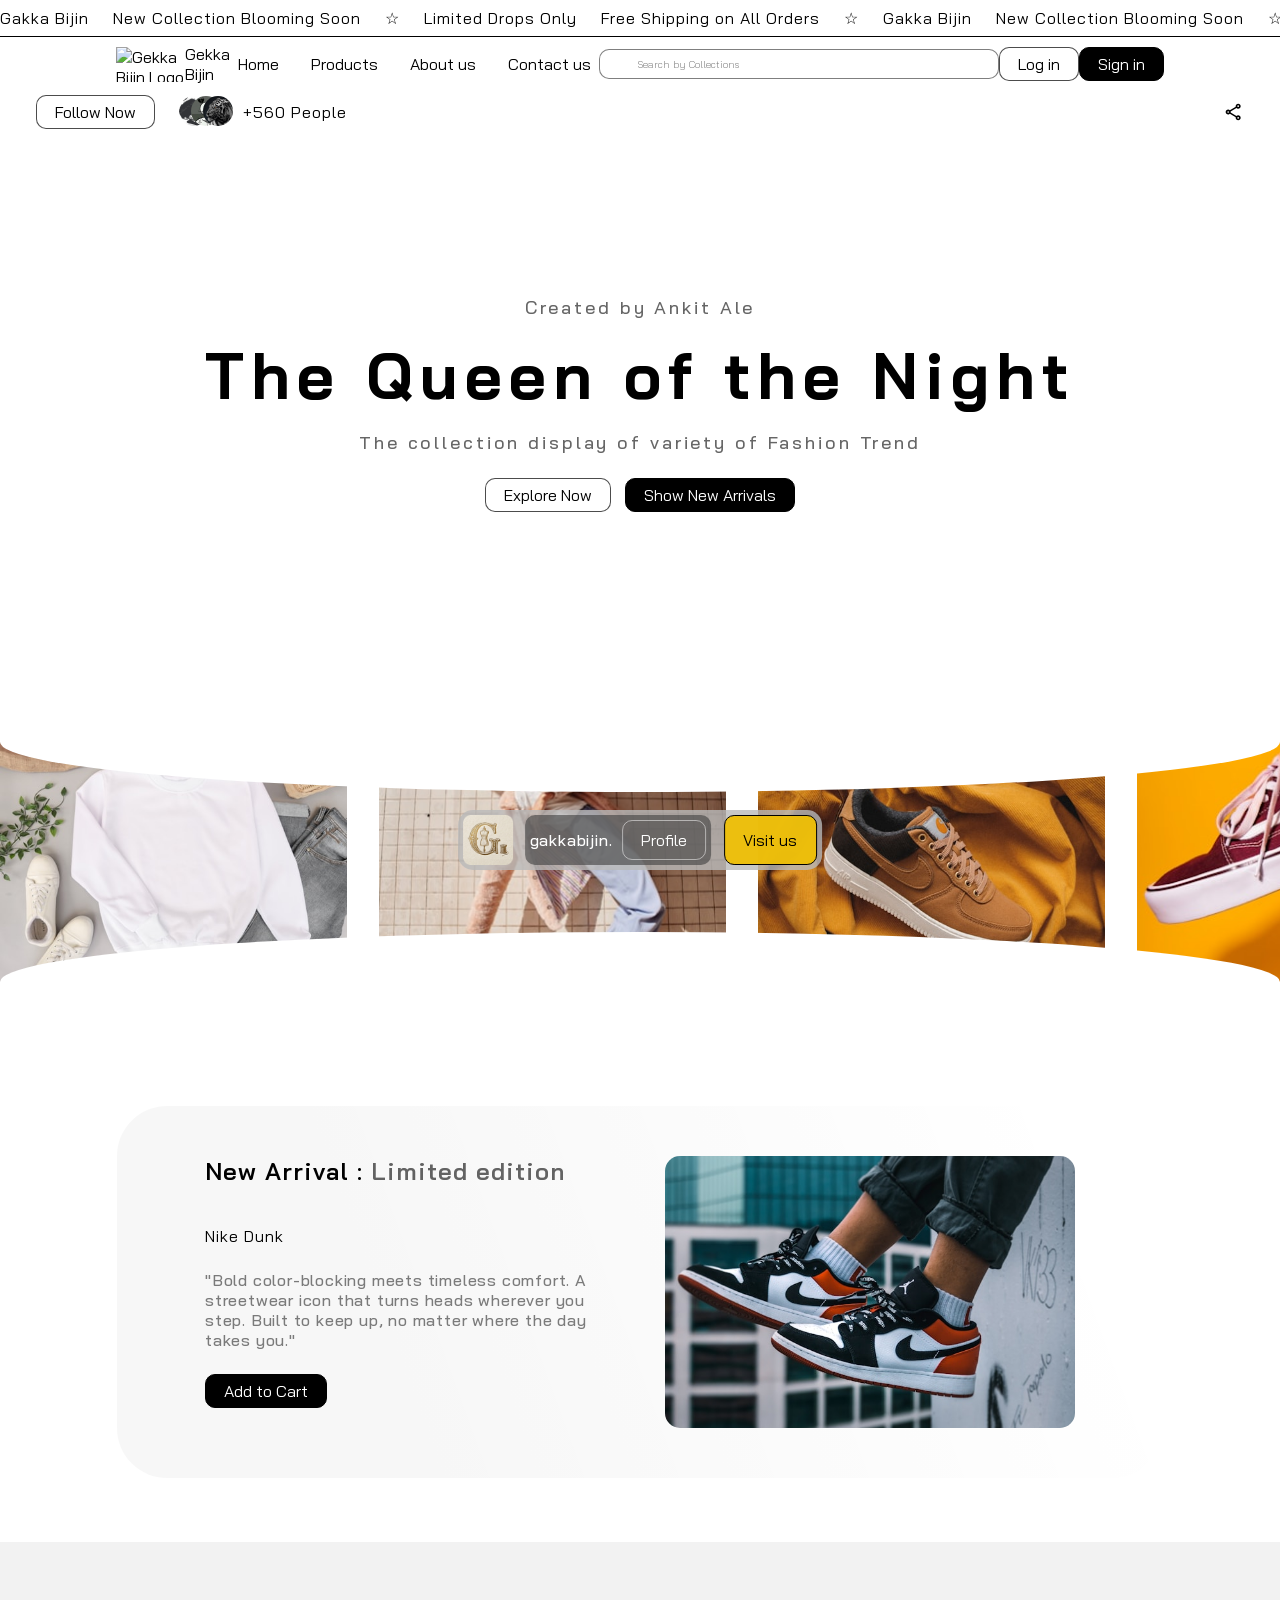
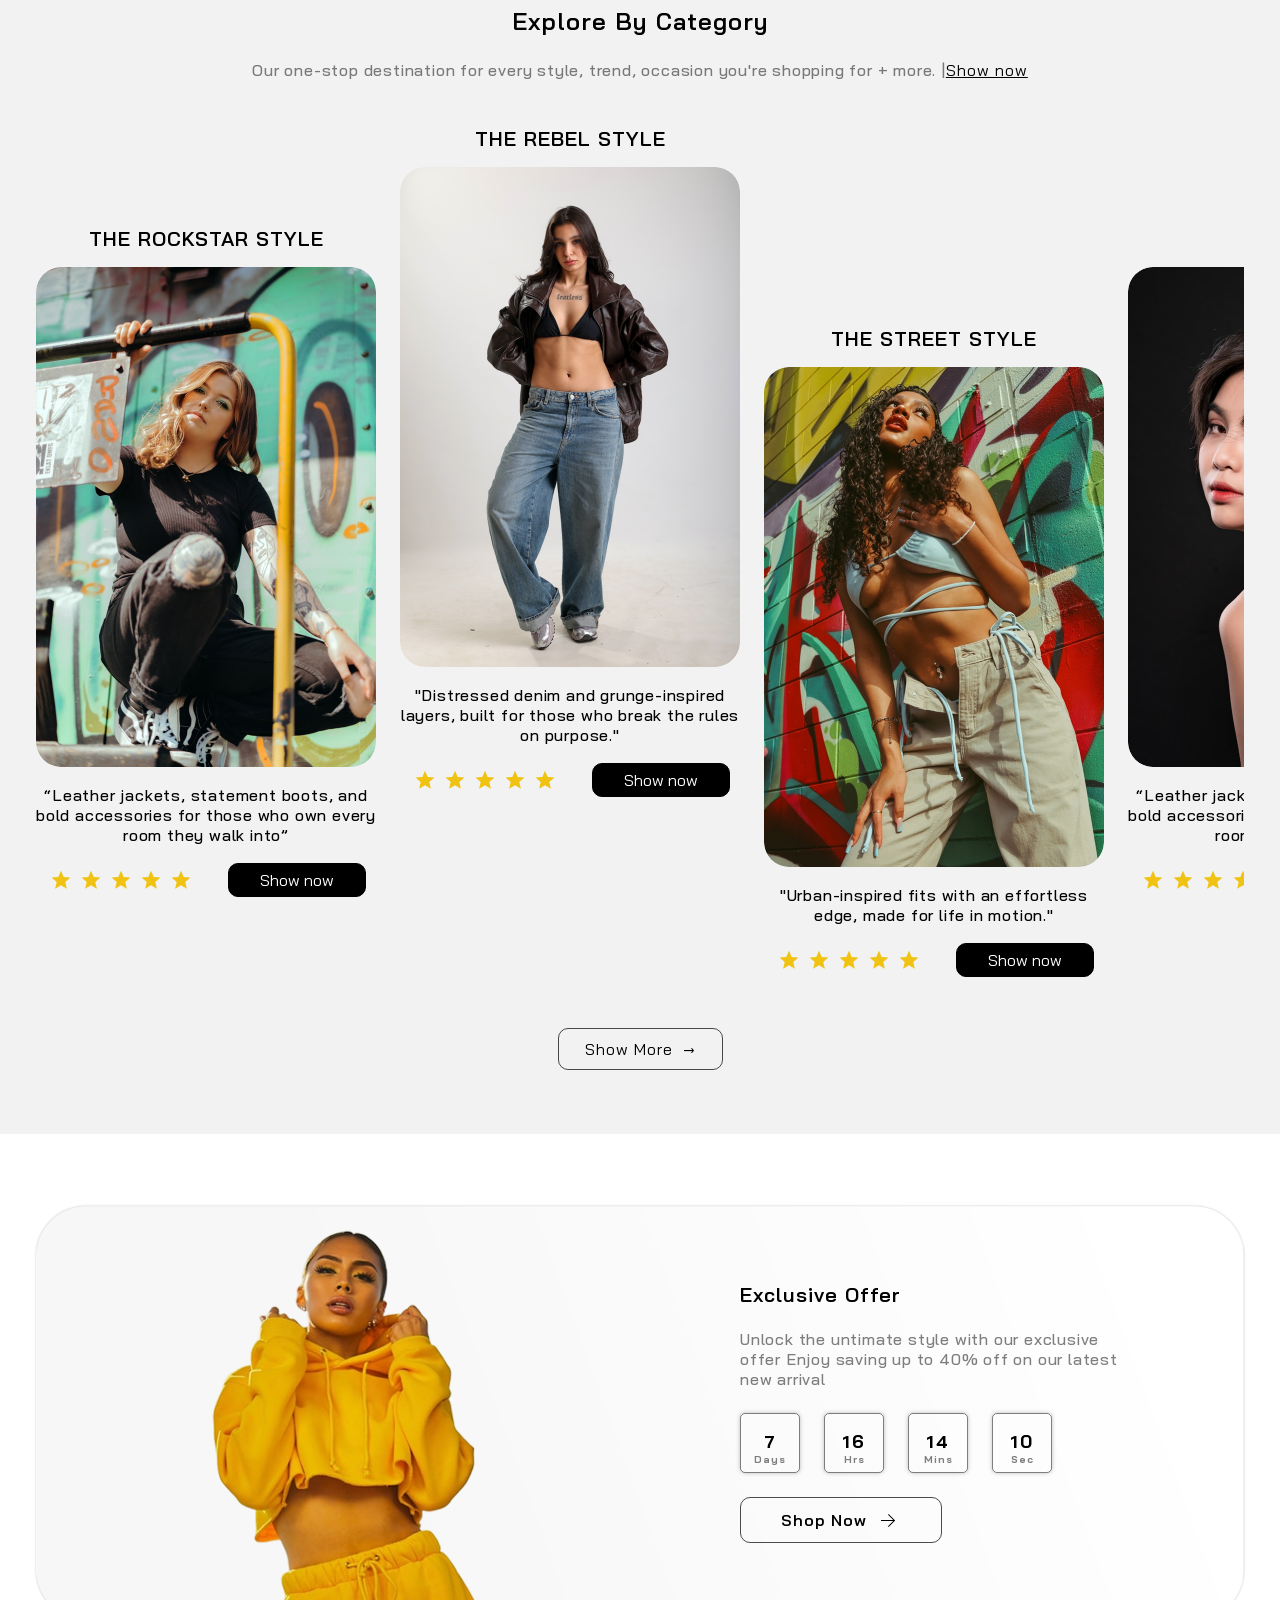
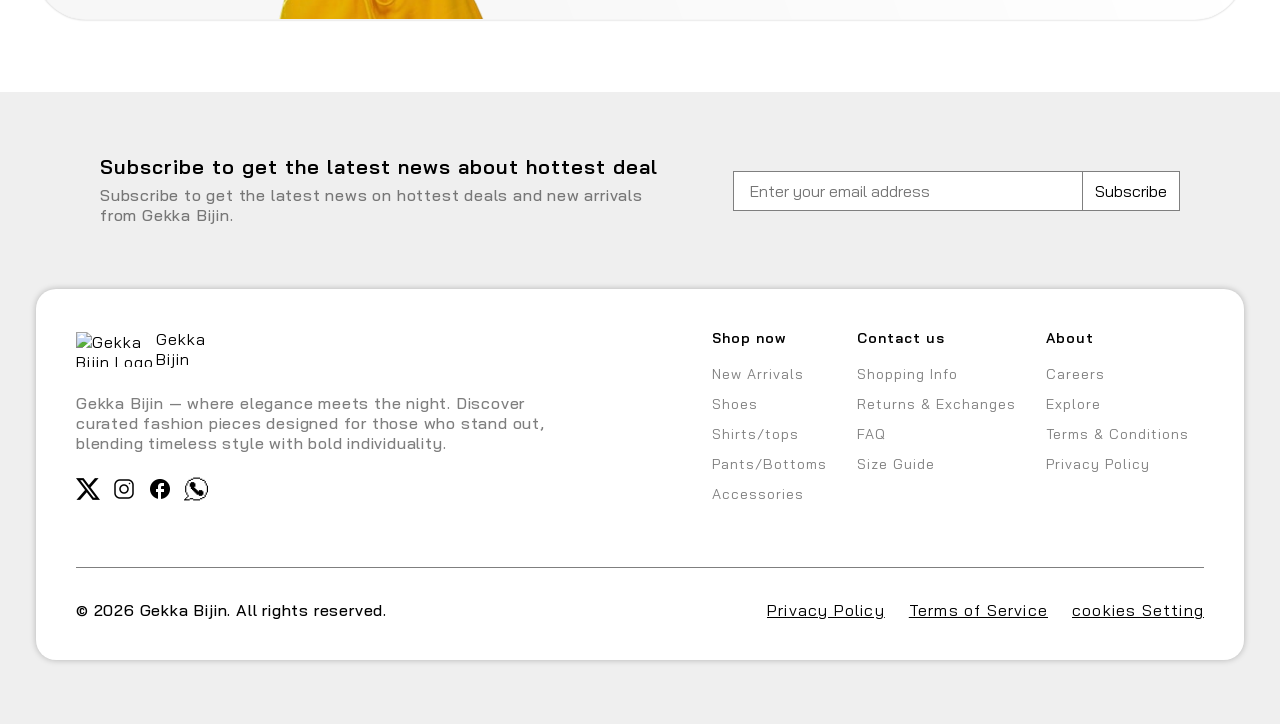
==== commit 54c2fc06: "few chagne on nav bar" ====
--- a/store/templates/store/index.html
+++ b/store/templates/store/index.html
@@ -22,8 +22,6 @@
         <button>Visit us</button>
     </div>
     <!-- marquee section -->
-
-    <!-- 2nd try -->
     <div class="marquee-indiviudal-content-container">
         <ul>
             <li>Gakka Bijin</li>
--- a/store/static/store/css/style.css
+++ b/store/static/store/css/style.css
@@ -1937,6 +1937,17 @@
     padding-top: 64px;
 }
 
+#product-detail-section{
+    display: flex;
+    padding: 44px 204px 44px 204px;
+    justify-content: center;
+    align-items: center;
+    gap: 152px;
+    align-self: stretch;
+    
+    background-color: green;
+}
+
 
 ----------------------------------------------------------------------------------------------------
 .test-c{
